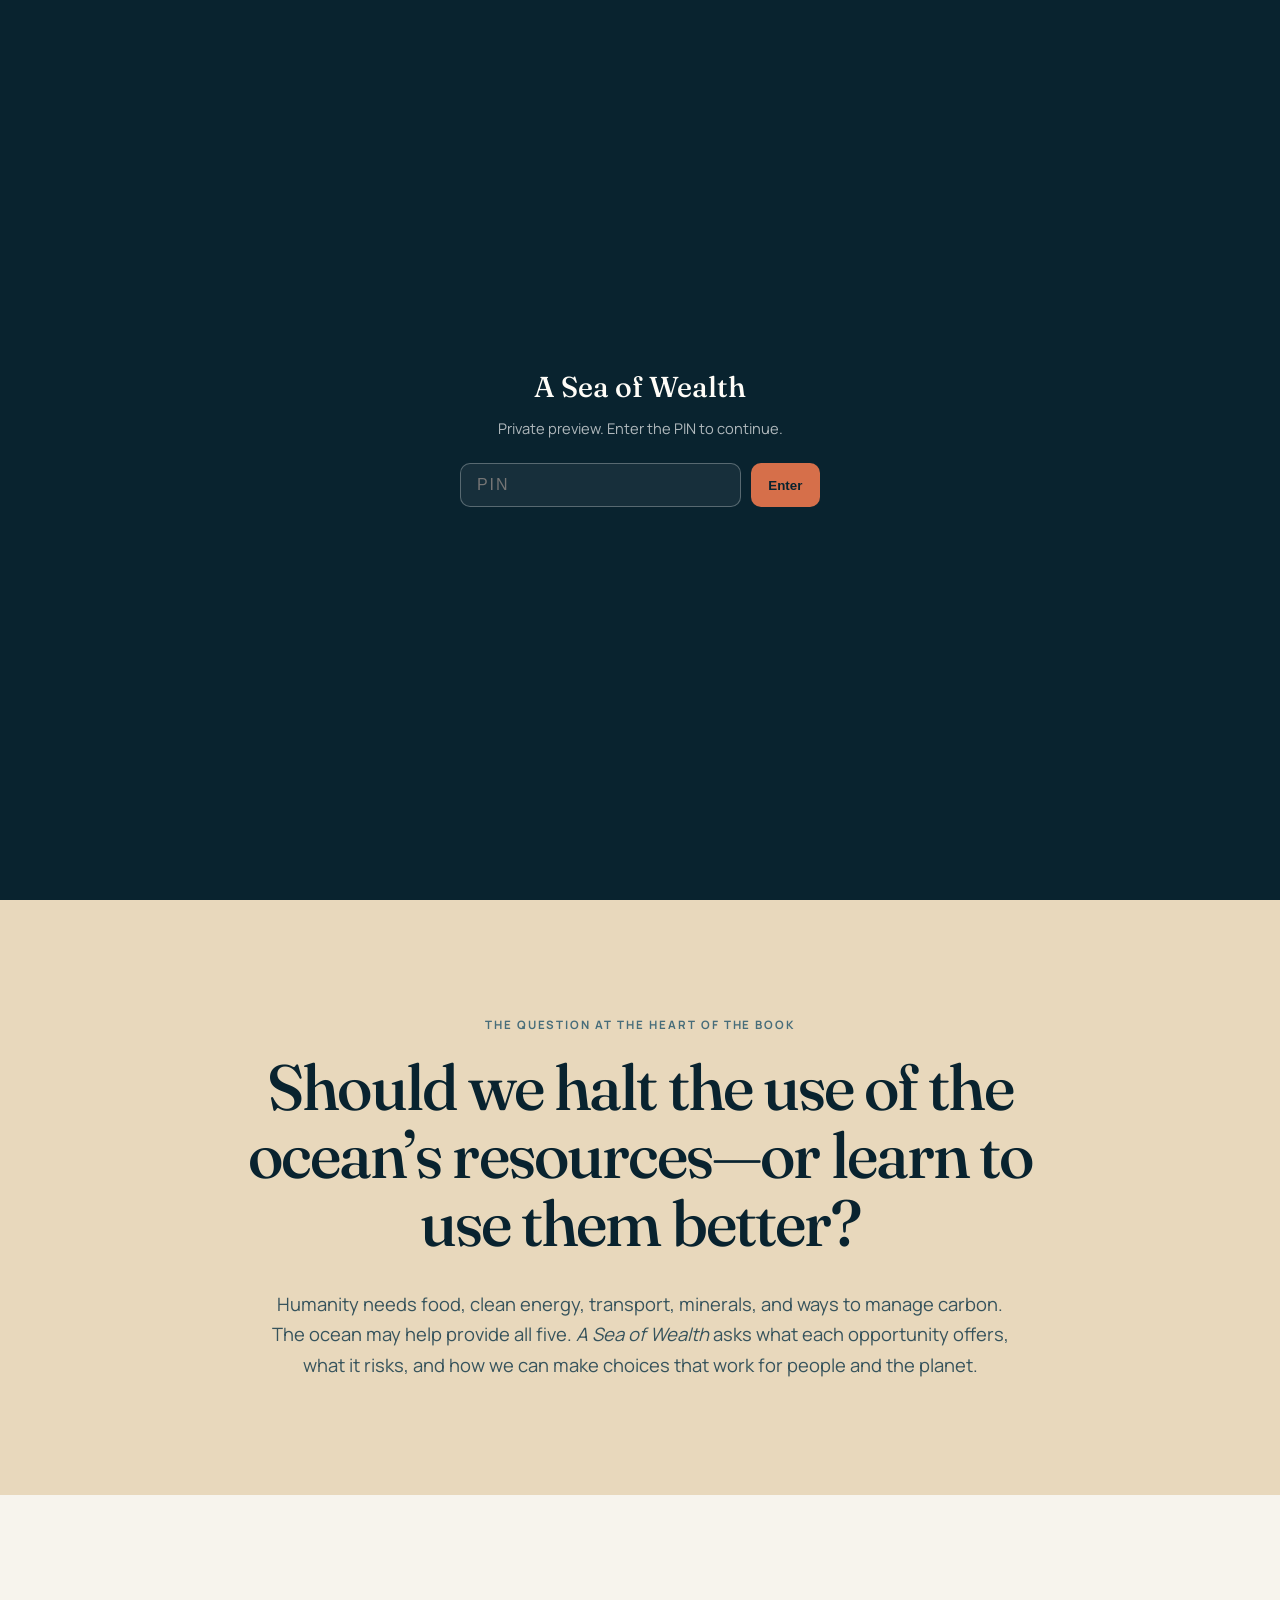
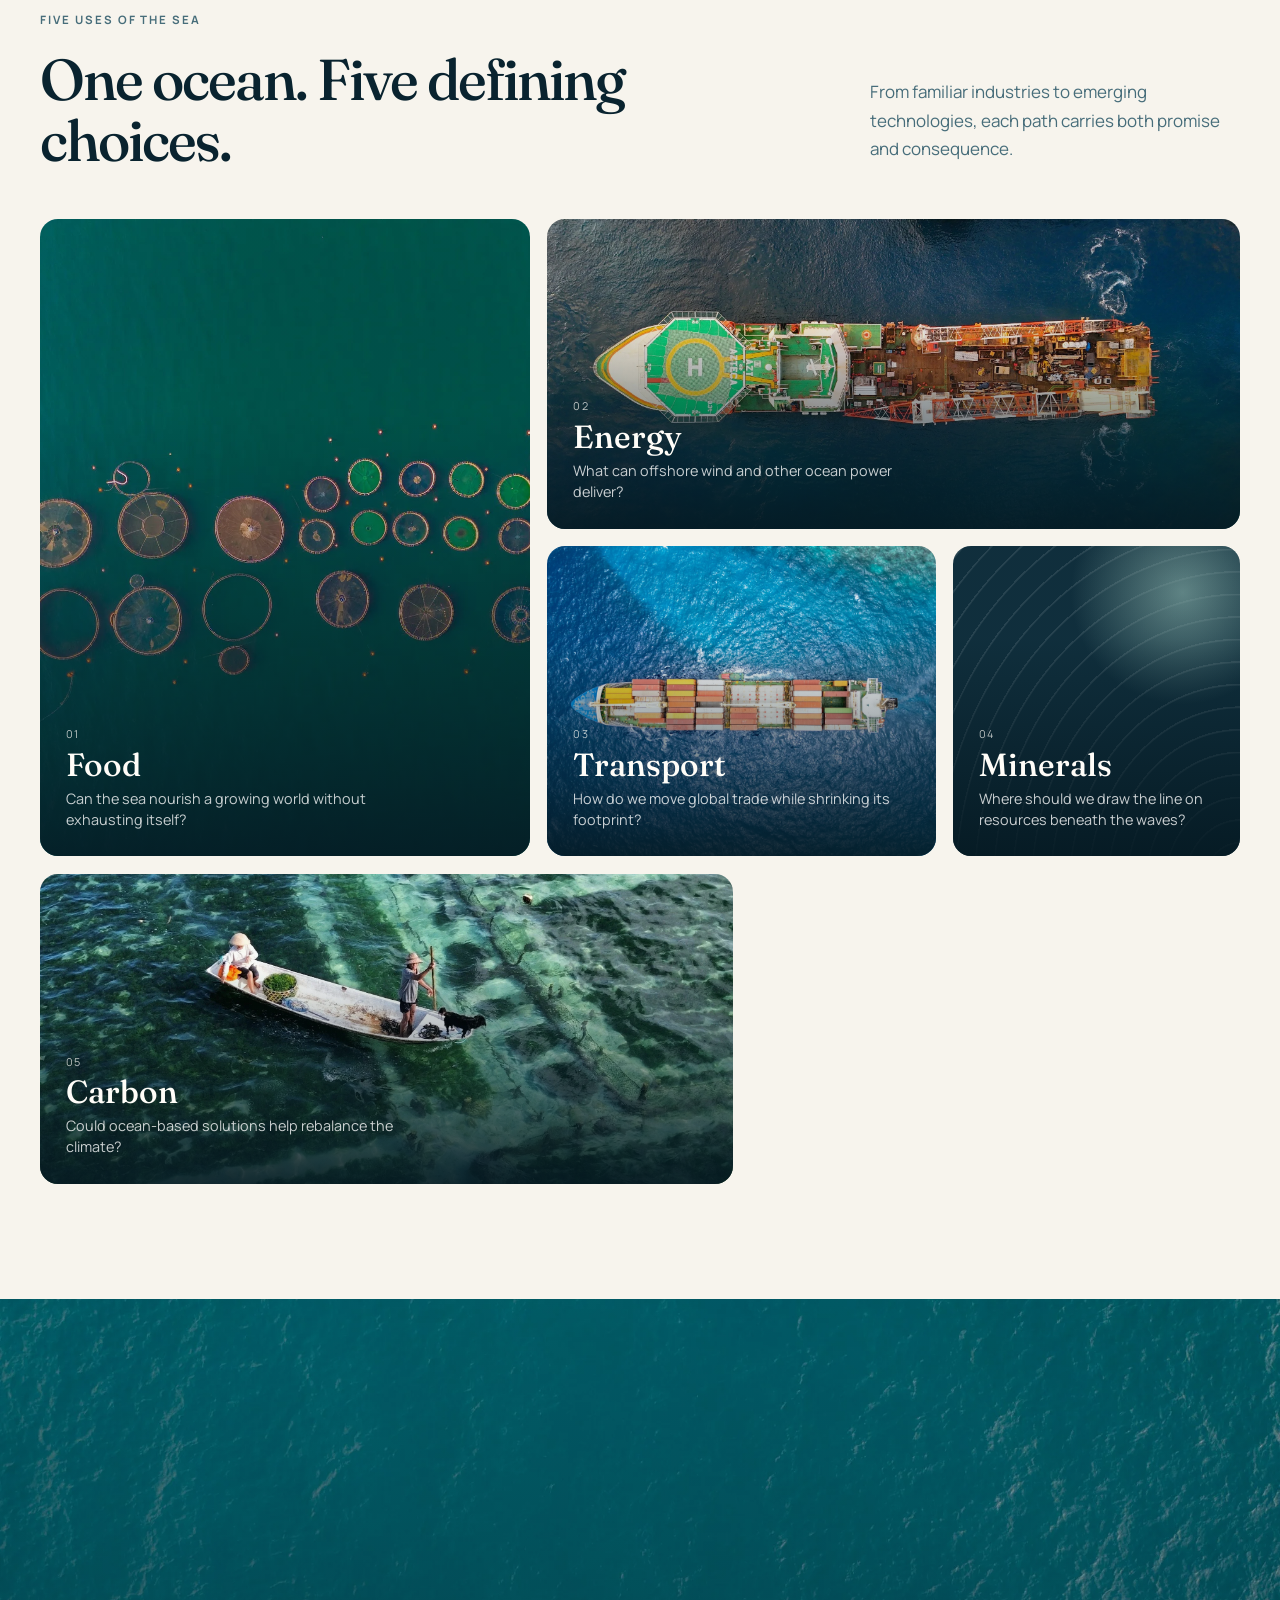
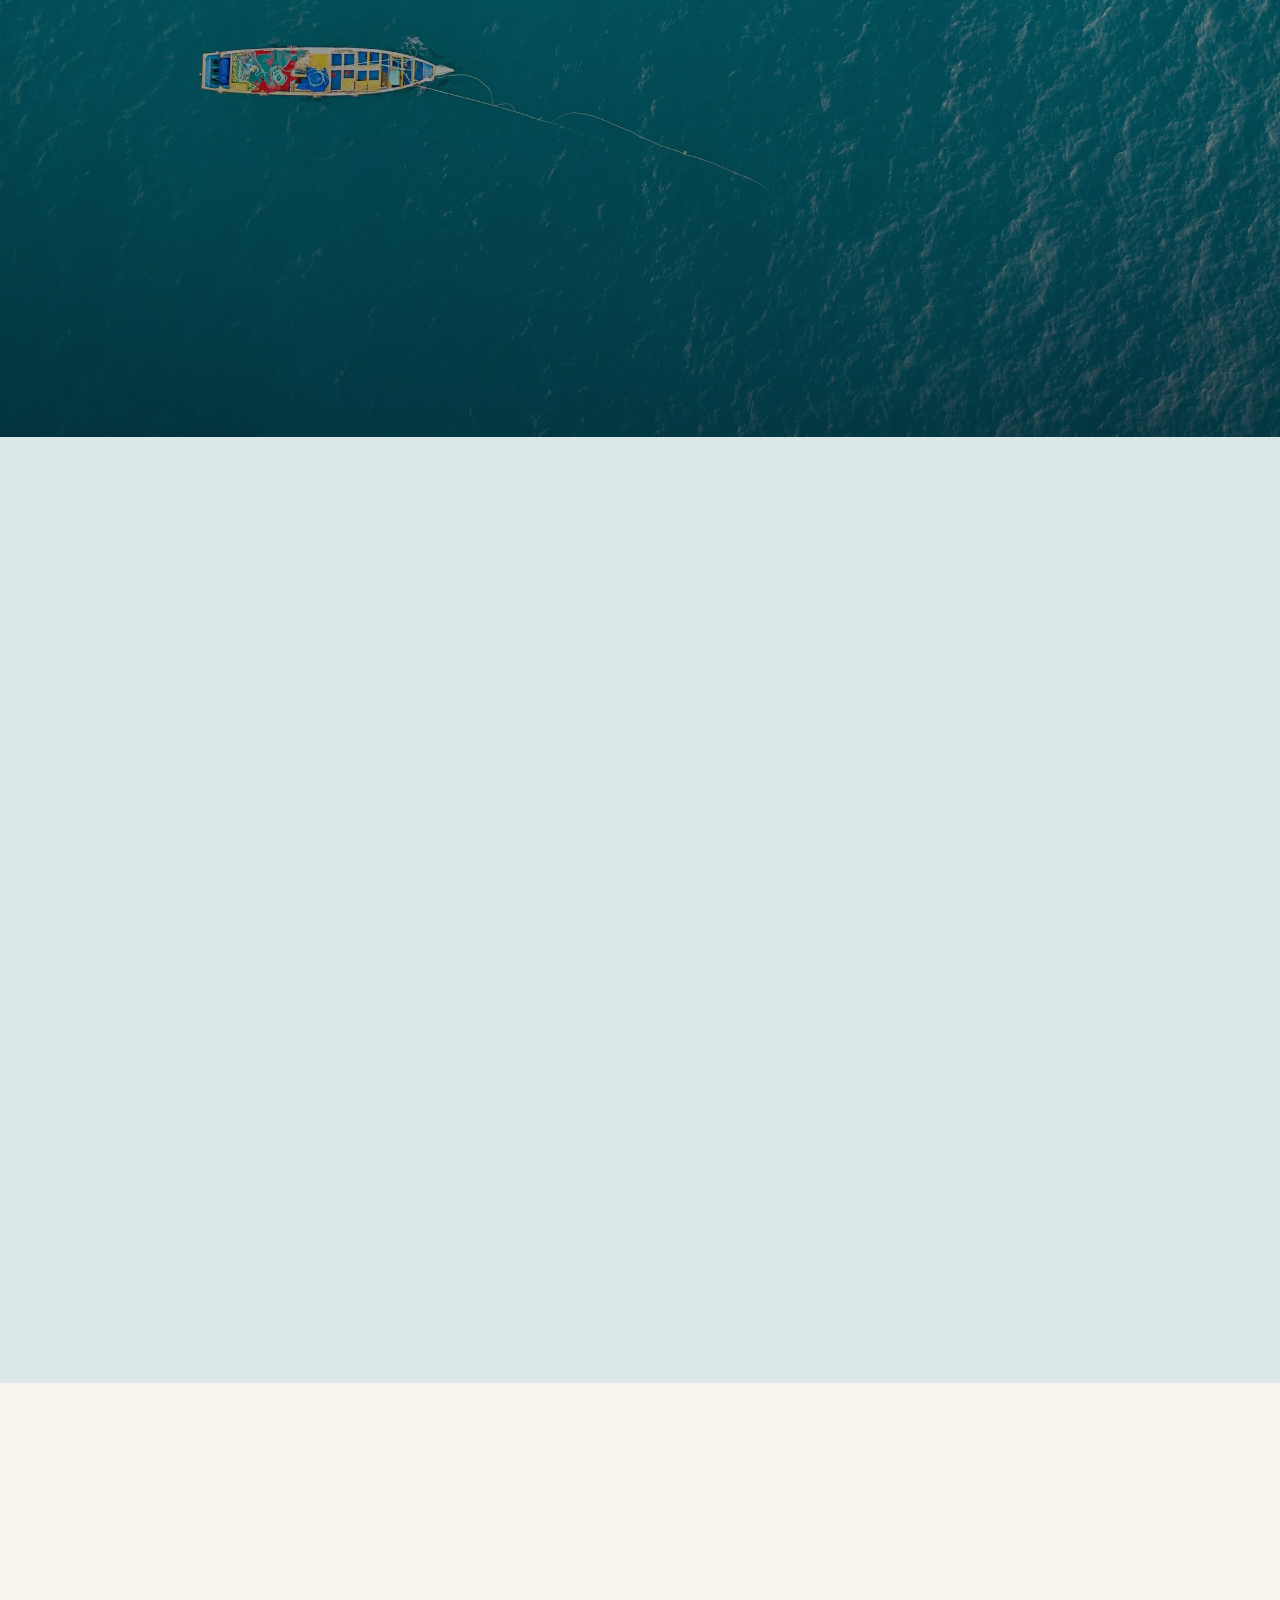
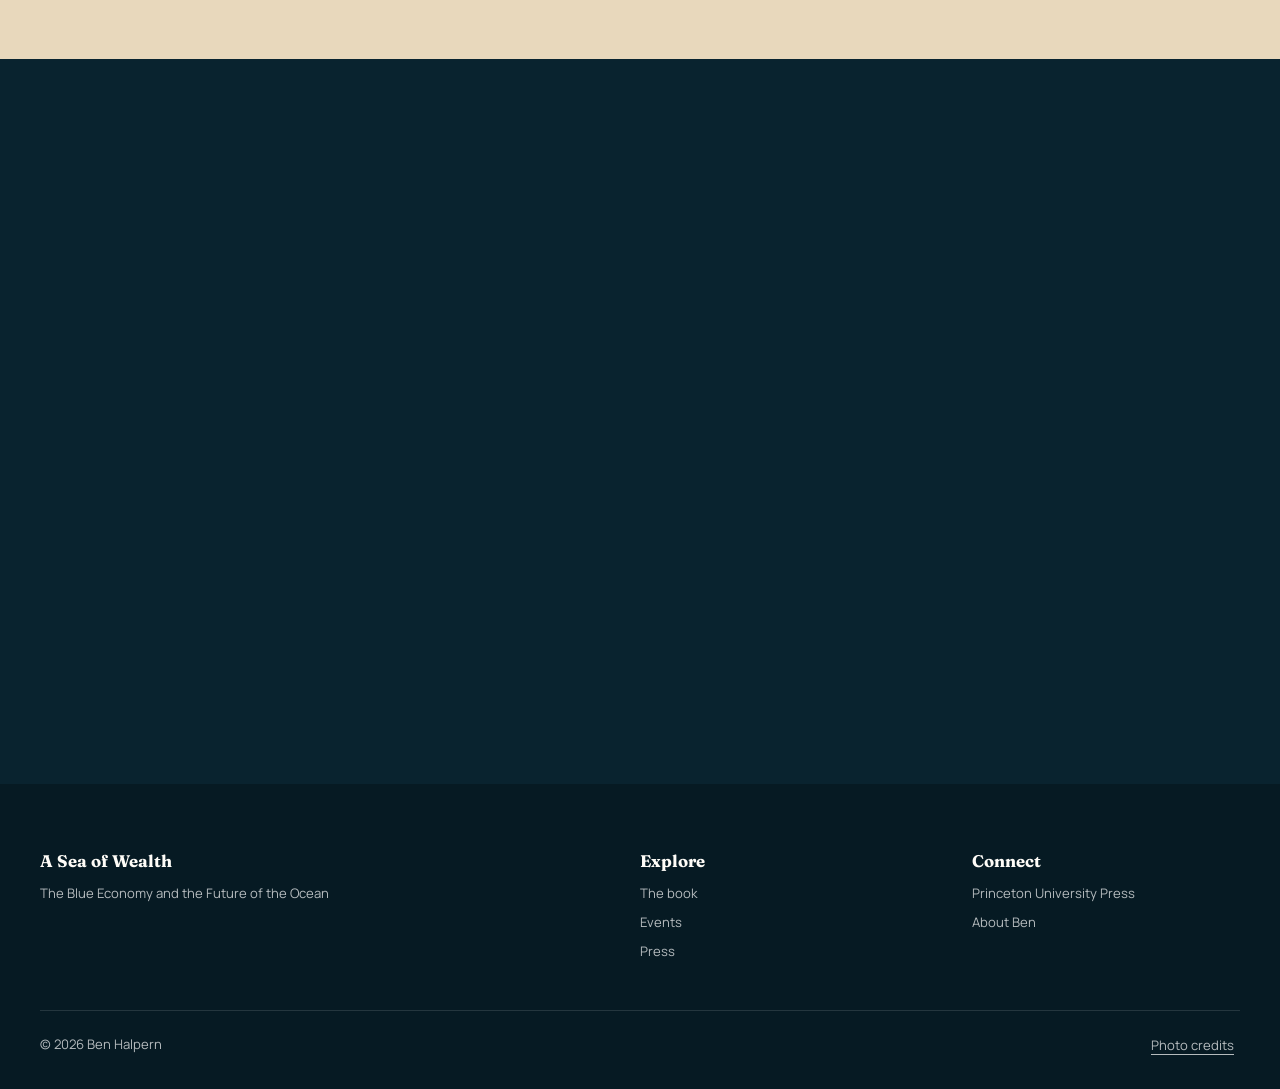
==== index.html @ 13e5de18 "Initial Sea of Wealth landing page prototype - Hero, five blue-economy theme cards, book details, au" ====
<!doctype html>
<html lang="en">
  <head>
    <meta charset="utf-8" />
    <meta name="viewport" content="width=device-width, initial-scale=1" />
    <meta name="description" content="A Sea of Wealth by Ben Halpern — a bold, hopeful exploration of the blue economy and the future of the ocean." />
    <meta name="theme-color" content="#102f3d" />
    <title>A Sea of Wealth — Ben Halpern</title>
    <link rel="preconnect" href="https://fonts.googleapis.com" />
    <link rel="preconnect" href="https://fonts.gstatic.com" crossorigin />
    <link href="https://fonts.googleapis.com/css2?family=Fraunces:opsz,wght@9..144,500;9..144,600&family=Manrope:wght@400;500;600;700&display=swap" rel="stylesheet" />
    <link rel="stylesheet" href="styles.css" />
    <script src="content.js" defer></script>
    <script src="script.js" defer></script>
    <script src="pin-gate.js" defer></script>
  </head>
  <body>
    <div class="pin-gate" id="pin-gate">
      <div class="pin-gate-card">
        <h1>A Sea of Wealth</h1>
        <p>Private preview. Enter the PIN to continue.</p>
        <form class="pin-gate-form" id="pin-gate-form" autocomplete="off">
          <input id="pin-gate-input" type="password" inputmode="numeric" pattern="[0-9]*" maxlength="8" placeholder="PIN" aria-label="PIN" />
          <button type="submit">Enter</button>
        </form>
        <div class="pin-gate-error" id="pin-gate-error" role="alert"></div>
      </div>
    </div>
    <a class="skip-link" href="#main">Skip to content</a>

    <header class="site-header" data-header>
      <a class="wordmark" href="#top" aria-label="A Sea of Wealth home">
        <span>A Sea of Wealth</span>
        <small>Ben Halpern</small>
      </a>
      <button class="nav-toggle" type="button" aria-expanded="false" aria-controls="site-nav" data-nav-toggle>
        <span></span><span></span><span></span><span class="sr-only">Menu</span>
      </button>
      <nav class="site-nav" id="site-nav" aria-label="Primary navigation" data-nav>
        <a href="#book">The book</a>
        <a href="#ideas">Five ideas</a>
        <a href="#events">Events</a>
        <a href="#press">Press</a>
        <a href="#author">About Ben</a>
        <a class="nav-cta" href="#preorder">Preorder</a>
      </nav>
    </header>

    <main id="main">
      <section class="hero" id="top" aria-labelledby="hero-title">
        <div class="hero-photo" role="img" aria-label="Top-down aerial view of fishing nets on the open ocean"></div>
        <div class="hero-wash"></div>
        <div class="hero-inner shell">
          <div class="cover-wrap reveal">
            <img class="book-cover" src="assets/book-cover.webp" width="987" height="1500" alt="Book cover for A Sea of Wealth by Ben Halpern" />
            <span class="release-tag">Available March 16, 2027</span>
          </div>
          <div class="hero-copy reveal">
            <p class="eyebrow">A new book by Ben Halpern</p>
            <h1 id="hero-title">The ocean can sustain us.<br /><em>Can we use it wisely?</em></h1>
            <p class="hero-deck">A bold, hopeful journey through the blue economy—and a practical case for meeting human needs without sacrificing the health of the sea.</p>
            <div class="hero-actions">
              <a class="button button-primary" href="#preorder">Preorder the book</a>
              <a class="text-link" href="#book">Explore the story <span aria-hidden="true">↓</span></a>
            </div>
          </div>
        </div>
        <a class="scroll-cue" href="#question" aria-label="Scroll to learn more"><span></span>Explore</a>
      </section>

      <section class="question section" id="question">
        <div class="narrow reveal">
          <p class="eyebrow dark">The question at the heart of the book</p>
          <h2>Should we halt the use of the ocean’s resources—or learn to use them better?</h2>
          <p>Humanity needs food, clean energy, transport, minerals, and ways to manage carbon. The ocean may help provide all five. <em>A Sea of Wealth</em> asks what each opportunity offers, what it risks, and how we can make choices that work for people and the planet.</p>
        </div>
      </section>

      <section class="ideas section" id="ideas" aria-labelledby="ideas-title">
        <div class="shell">
          <div class="section-heading reveal">
            <div>
              <p class="eyebrow dark">Five uses of the sea</p>
              <h2 id="ideas-title">One ocean. Five defining choices.</h2>
            </div>
            <p>From familiar industries to emerging technologies, each path carries both promise and consequence.</p>
          </div>
          <div class="idea-grid">
            <article class="idea-card image-card food reveal">
              <div><span>01</span><h3>Food</h3><p>Can the sea nourish a growing world without exhausting itself?</p></div>
            </article>
            <article class="idea-card image-card energy reveal">
              <div><span>02</span><h3>Energy</h3><p>What can offshore wind and other ocean power deliver?</p></div>
            </article>
            <article class="idea-card image-card transport reveal">
              <div><span>03</span><h3>Transport</h3><p>How do we move global trade while shrinking its footprint?</p></div>
            </article>
            <article class="idea-card color-card minerals reveal">
              <div><span>04</span><h3>Minerals</h3><p>Where should we draw the line on resources beneath the waves?</p></div>
            </article>
            <article class="idea-card image-card carbon reveal">
              <div><span>05</span><h3>Carbon</h3><p>Could ocean-based solutions help rebalance the climate?</p></div>
            </article>
          </div>
        </div>
      </section>

      <section class="immersive" aria-label="Top-down aerial view of a small fishing boat on open water">
        <div class="immersive-shade"></div>
        <div class="immersive-copy reveal">
          <p>“The answer is not to leave the ocean untouched. It is to understand what wise use truly requires.”</p>
          <span>— The central challenge of <em>A Sea of Wealth</em></span>
        </div>
      </section>

      <section class="book section" id="book" aria-labelledby="book-title">
        <div class="shell book-layout">
          <div class="book-image reveal">
            <img src="assets/book-cover.webp" width="987" height="1500" alt="A Sea of Wealth book cover" loading="lazy" />
          </div>
          <div class="book-copy reveal">
            <p class="eyebrow dark">About the book</p>
            <h2 id="book-title">A hopeful argument for a thriving blue economy.</h2>
            <p class="lead">As governments and companies rush toward the blue expanse covering two-thirds of our planet, Ben Halpern asks not simply whether we should use the ocean—but how.</p>
            <p>Blending cutting-edge science with personal stories from a life spent in and around the sea, Halpern travels the globe to investigate food, energy, transport, minerals, and carbon. He weighs their potential against their environmental risks and compares them with the choices we already make on land.</p>
            <p>The result is a clear-eyed, surprising case for approaching the ocean not as an untouched wilderness or an unlimited storehouse, but as a living system whose future depends on wiser decisions now.</p>
            <dl class="book-facts">
              <div><dt>Published by</dt><dd>Princeton University Press</dd></div>
              <div><dt>Release</dt><dd>March 16, 2027</dd></div>
              <div><dt>Length</dt><dd>272 pages</dd></div>
              <div><dt>ISBN</dt><dd>978-0-691-27565-9</dd></div>
            </dl>
          </div>
        </div>
      </section>

      <section class="updates section" id="events" aria-labelledby="events-title">
        <div class="shell">
          <div class="section-heading reveal">
            <div><p class="eyebrow dark">Book tour</p><h2 id="events-title">Come join the conversation.</h2></div>
            <p>Talks, readings, and discussions will be posted here as they are announced.</p>
          </div>
          <div class="update-list" data-events></div>
        </div>
      </section>

      <section class="press section" id="press" aria-labelledby="press-title">
        <div class="shell">
          <div class="section-heading reveal">
            <div><p class="eyebrow light">Press &amp; reviews</p><h2 id="press-title">The conversation is just beginning.</h2></div>
            <p>Reviews, interviews, excerpts, and media coverage will collect here.</p>
          </div>
          <div class="press-grid" data-press></div>
        </div>
      </section>

      <section class="author section" id="author" aria-labelledby="author-title">
        <div class="shell author-layout">
          <div class="author-mark reveal"><img src="assets/ben-halpern.webp" width="1024" height="683" alt="Portrait of Ben Halpern" loading="lazy" /></div>
          <div class="author-copy reveal">
            <p class="eyebrow dark">About the author</p>
            <h2 id="author-title">Ben Halpern</h2>
            <p class="lead">Marine biologist, conservation scientist, and one of the world’s leading thinkers on the relationship between people and the ocean.</p>
            <p>Ben Halpern is professor of marine biology and conservation science at the University of California, Santa Barbara, and executive director of the National Center for Ecological Analysis and Synthesis. His research has appeared in <em>Nature</em>, <em>Science</em>, and <em>Scientific American</em>, and his work is regularly featured by NPR, the BBC, and other major media outlets.</p>
            <div class="author-links"><a href="https://www.nceas.ucsb.edu/about-us/our-people" target="_blank" rel="noreferrer">NCEAS <span aria-hidden="true">↗</span></a><a href="https://bren.ucsb.edu/people/ben-halpern" target="_blank" rel="noreferrer">Bren School <span aria-hidden="true">↗</span></a><a href="https://scholar.google.com/citations?user=6XVuz14AAAAJ&hl=en" target="_blank" rel="noreferrer">Google Scholar <span aria-hidden="true">↗</span></a><a href="https://www.linkedin.com/in/benjamin-halpern-56995b138" target="_blank" rel="noreferrer">LinkedIn <span aria-hidden="true">↗</span></a></div>
          </div>
        </div>
      </section>

      <section class="preorder section" id="preorder" aria-labelledby="preorder-title">
        <div class="shell preorder-layout">
          <div class="preorder-cover reveal"><img src="assets/book-cover.webp" width="987" height="1500" alt="A Sea of Wealth book cover" loading="lazy" /></div>
          <div class="preorder-copy reveal">
            <p class="eyebrow light">Available March 16, 2027</p>
            <h2 id="preorder-title">Start seeing the ocean differently.</h2>
            <p>Preorder <em>A Sea of Wealth</em> from your preferred bookseller.</p>
            <div class="retailer-links" data-retailers></div>
            <small>Retailer prices and availability may vary.</small>
          </div>
        </div>
      </section>
    </main>

    <footer class="site-footer">
      <div class="shell footer-grid">
        <div><strong>A Sea of Wealth</strong><p>The Blue Economy and the Future of the Ocean</p></div>
        <div><strong>Explore</strong><a href="#book">The book</a><a href="#events">Events</a><a href="#press">Press</a></div>
        <div><strong>Connect</strong><a href="https://press.princeton.edu/books/hardcover/9780691275659/a-sea-of-wealth" target="_blank" rel="noreferrer">Princeton University Press</a><a href="#author">About Ben</a></div>
      </div>
      <div class="shell footer-bottom">
        <span>© <span data-year></span> Ben Halpern</span>
        <button type="button" class="credit-toggle" aria-expanded="false" aria-controls="photo-credits" data-credit-toggle>Photo credits</button>
      </div>
      <div class="photo-credits shell" id="photo-credits" hidden data-credits>
        <p>All photography is top-down aerial, sourced from Unsplash (free license): fishing-net pattern, circular fish farms, container ship, offshore construction vessel, and a seaweed farm. Full source links and photographer credits are in the included image guide.</p>
      </div>
    </footer>
  </body>
</html>
---- styles.css ----
:root {
  --navy: #102f3d;
  --deep: #09232f;
  --slate: #476d7a;
  --mist: #dce8e8;
  --glass: #83aaa5;
  --sand: #e8d8bc;
  --coral: #d66f4a;
  --paper: #f7f4ed;
  --ink: #15333d;
  --white: #fffdf8;
  --display: "Fraunces", Georgia, serif;
  --sans: "Manrope", system-ui, -apple-system, BlinkMacSystemFont, "Segoe UI", sans-serif;
  --shadow: 0 30px 80px rgba(5, 24, 32, 0.24);
  --shell: min(1240px, calc(100vw - 80px));
}

* { box-sizing: border-box; }
html { scroll-behavior: smooth; }
html { overflow-x: hidden; }
body {
  margin: 0;
  overflow-x: hidden;
  color: var(--ink);
  background: var(--paper);
  font-family: var(--sans);
  font-size: 17px;
  line-height: 1.65;
  -webkit-font-smoothing: antialiased;
}
body.nav-open { overflow: hidden; }
img { display: block; max-width: 100%; height: auto; }
a { color: inherit; }
button, a { -webkit-tap-highlight-color: transparent; }

.sr-only {
  position: absolute;
  width: 1px;
  height: 1px;
  padding: 0;
  margin: -1px;
  overflow: hidden;
  clip: rect(0, 0, 0, 0);
  white-space: nowrap;
  border: 0;
}
.skip-link {
  position: fixed;
  left: 1rem;
  top: -5rem;
  z-index: 999;
  background: var(--white);
  color: var(--deep);
  padding: 0.75rem 1rem;
  border-radius: 6px;
}
.skip-link:focus { top: 1rem; }
.shell { width: var(--shell); margin-inline: auto; }
.narrow { width: min(880px, calc(100vw - 48px)); margin-inline: auto; }
.section { padding: clamp(5rem, 9vw, 9rem) 0; }

.site-header {
  position: fixed;
  inset: 0 0 auto;
  z-index: 100;
  display: flex;
  align-items: center;
  justify-content: space-between;
  padding: 1.25rem max(3rem, calc((100vw - 1240px) / 2));
  color: var(--white);
  transition: background 220ms ease, padding 220ms ease, box-shadow 220ms ease;
}
.site-header.scrolled {
  padding-top: 0.75rem;
  padding-bottom: 0.75rem;
  background: rgba(9, 35, 47, 0.94);
  box-shadow: 0 1px 0 rgba(255,255,255,0.1);
  backdrop-filter: blur(14px);
}
.wordmark { display: flex; flex-direction: column; line-height: 1.1; text-decoration: none; }
.wordmark span { font-family: var(--display); font-size: 1.3rem; }
.wordmark small { margin-top: 0.2rem; font-size: 0.64rem; letter-spacing: 0.18em; text-transform: uppercase; opacity: 0.7; }
.site-nav { display: flex; align-items: center; gap: 1.8rem; }
.site-nav a { text-decoration: none; font-size: 0.78rem; font-weight: 600; letter-spacing: 0.02em; }
.site-nav a:not(.nav-cta) { opacity: 0.86; }
.site-nav a:hover, .site-nav a:focus-visible { opacity: 1; }
.nav-cta { padding: 0.65rem 1rem; color: var(--deep); background: var(--sand); border-radius: 999px; }
.nav-toggle { display: none; border: 0; background: transparent; padding: 0.5rem; }
.nav-toggle span:not(.sr-only) { display: block; width: 24px; height: 2px; margin: 5px; background: currentColor; }

.hero {
  position: relative;
  min-height: 100svh;
  overflow: hidden;
  color: var(--white);
  background: var(--deep);
}
.hero-photo, .hero-wash { position: absolute; inset: 0; }
.hero-photo {
  background-image: url("assets/hero-waves.webp");
  background-size: cover;
  background-position: center;
  transform: scale(1.01);
}
.hero-wash {
  background:
    linear-gradient(90deg, rgba(5,26,35,0.92) 0%, rgba(5,26,35,0.72) 43%, rgba(5,26,35,0.35) 72%, rgba(5,26,35,0.52) 100%),
    linear-gradient(0deg, rgba(5,26,35,0.72) 0%, transparent 40%);
}
.hero-inner {
  position: relative;
  z-index: 1;
  min-height: 100svh;
  display: grid;
  grid-template-columns: minmax(250px, 0.72fr) 1.45fr;
  align-items: center;
  gap: clamp(3rem, 7vw, 7rem);
  padding: 9rem 0 6rem;
}
.cover-wrap { position: relative; justify-self: end; width: min(100%, 360px); min-width: 0; }
.book-cover { width: 100%; height: auto; box-shadow: var(--shadow); }
.release-tag {
  position: absolute;
  left: -1.2rem;
  bottom: 2rem;
  padding: 0.72rem 1rem;
  color: var(--deep);
  background: var(--sand);
  font-size: 0.72rem;
  font-weight: 700;
  letter-spacing: 0.04em;
  text-transform: uppercase;
  transform: rotate(-2deg);
}
.hero-copy { max-width: 760px; min-width: 0; }
.eyebrow {
  margin: 0 0 1.2rem;
  color: var(--sand);
  font-size: 0.72rem;
  font-weight: 700;
  letter-spacing: 0.17em;
  text-transform: uppercase;
}
.eyebrow.dark { color: var(--slate); }
.eyebrow.light { color: var(--sand); }
.hero h1, h2, h3 { font-family: var(--display); font-weight: 500; line-height: 1.06; }
.hero h1 { margin: 0; font-size: clamp(3.5rem, 6.3vw, 6.8rem); letter-spacing: -0.035em; }
.hero h1 em { color: var(--sand); font-weight: 500; }
.hero-deck { max-width: 660px; margin: 1.7rem 0 0; font-size: clamp(1.05rem, 1.6vw, 1.35rem); line-height: 1.6; color: rgba(255,255,255,0.86); }
.hero-actions { display: flex; align-items: center; gap: 1.7rem; margin-top: 2.2rem; }
.button { display: inline-flex; align-items: center; justify-content: center; min-height: 50px; padding: 0.8rem 1.35rem; border-radius: 999px; text-decoration: none; font-size: 0.85rem; font-weight: 700; }
.button-primary { color: var(--deep); background: var(--coral); box-shadow: 0 12px 30px rgba(0,0,0,0.18); }
.button-primary:hover { background: #e17b56; transform: translateY(-1px); }
.text-link { display: inline-flex; gap: 0.5rem; align-items: center; text-underline-offset: 0.32rem; font-weight: 600; font-size: 0.88rem; }
.text-link span { transition: transform 180ms ease; }
.text-link:hover span { transform: translate(2px, -2px); }
.scroll-cue { position: absolute; z-index: 2; left: 50%; bottom: 1.3rem; display: flex; flex-direction: column; align-items: center; gap: 0.35rem; color: rgba(255,255,255,0.7); text-decoration: none; font-size: 0.63rem; letter-spacing: 0.14em; text-transform: uppercase; transform: translateX(-50%); }
.scroll-cue span { width: 1px; height: 24px; background: currentColor; }

.question { background: var(--sand); }
.question .narrow { text-align: center; }
.question h2 { margin: 0 auto 2rem; font-size: clamp(2.8rem, 5vw, 5.3rem); letter-spacing: -0.03em; color: var(--deep); }
.question .narrow > p:last-child { max-width: 750px; margin: auto; color: #36535c; font-size: 1.15rem; }

.ideas { background: var(--paper); }
.section-heading { display: flex; justify-content: space-between; align-items: end; gap: 4rem; margin-bottom: 3rem; }
.section-heading h2 { margin: 0; max-width: 720px; font-size: clamp(2.7rem, 4.5vw, 5rem); letter-spacing: -0.035em; color: var(--deep); }
.section-heading > p { max-width: 370px; margin: 0 0 0.5rem; color: var(--slate); }
.idea-grid { display: grid; grid-template-columns: repeat(12, 1fr); grid-auto-rows: 310px; gap: 1.1rem; }
.idea-card { position: relative; display: flex; align-items: end; overflow: hidden; min-height: 280px; border-radius: 18px; isolation: isolate; }
.idea-card::before { content: ""; position: absolute; inset: 0; z-index: -2; background-position: center; background-size: cover; transition: transform 700ms ease; }
.idea-card::after { content: ""; position: absolute; inset: 0; z-index: -1; background: linear-gradient(0deg, rgba(5,25,34,0.9), rgba(5,25,34,0.02) 70%); }
.idea-card:hover::before { transform: scale(1.035); }
.idea-card > div { width: 100%; padding: 1.6rem; color: var(--white); }
.idea-card span { display: block; margin-bottom: 0.3rem; font-size: 0.68rem; letter-spacing: 0.15em; opacity: 0.72; }
.idea-card h3 { margin: 0; font-size: 2rem; }
.idea-card p { max-width: 330px; margin: 0.45rem 0 0; font-size: 0.9rem; line-height: 1.45; color: rgba(255,255,255,0.78); }
.food { grid-column: span 5; grid-row: span 2; }
.energy { grid-column: span 7; }
.transport { grid-column: span 4; }
.minerals { grid-column: span 3; }
.carbon { grid-column: span 7; }
.food::before { background-image: url("assets/aquaculture.webp"); }
.energy::before { background-image: url("assets/offshore-energy.webp"); }
.transport::before { background-image: url("assets/cargo-ship.webp"); }
.carbon::before { background-image: url("assets/microalgae.webp"); }
.minerals { background: var(--navy); }
.minerals::before { background: radial-gradient(circle at 80% 15%, rgba(131,170,165,0.7), transparent 32%), repeating-radial-gradient(ellipse at 100% 110%, transparent 0 17px, rgba(255,255,255,0.1) 18px 19px); }

.immersive { position: relative; display: grid; place-items: center; min-height: 82svh; padding: 6rem 2rem; color: var(--white); background: url("assets/fishing-boat.webp") center / cover no-repeat; }
.immersive-shade { position: absolute; inset: 0; background: linear-gradient(180deg, rgba(5,27,37,0.18), rgba(5,27,37,0.63)); }
.immersive-copy { position: relative; max-width: 920px; text-align: center; }
.immersive-copy p { margin: 0; font-family: var(--display); font-size: clamp(2.9rem, 5.5vw, 6rem); line-height: 1.04; letter-spacing: -0.03em; }
.immersive-copy span { display: block; margin-top: 1.8rem; font-size: 0.8rem; letter-spacing: 0.08em; }

.book { background: var(--mist); }
.book-layout { display: grid; grid-template-columns: minmax(260px, 0.72fr) 1.35fr; gap: clamp(4rem, 9vw, 9rem); align-items: center; }
.book-image { position: relative; max-width: 420px; justify-self: end; }
.book-image::before { content: ""; position: absolute; inset: -1.4rem 1.4rem 1.4rem -1.4rem; z-index: -1; border: 1px solid rgba(16,47,61,0.32); }
.book-image img { display: block; width: 100%; height: auto; box-shadow: var(--shadow); }
.book-copy h2 { margin: 0 0 1.8rem; font-size: clamp(3rem, 5vw, 5.3rem); letter-spacing: -0.035em; color: var(--deep); }
.book-copy { min-width: 0; }
.book-copy p { max-width: 720px; color: #36545e; }
.book-copy .lead { font-size: 1.2rem; color: var(--ink); }
.book-facts { display: grid; grid-template-columns: repeat(2, 1fr); gap: 1rem 2rem; margin: 2.4rem 0 0; padding-top: 2rem; border-top: 1px solid rgba(16,47,61,0.18); }
.book-facts div { display: grid; gap: 0.15rem; }
.book-facts dt { color: var(--slate); font-size: 0.7rem; text-transform: uppercase; letter-spacing: 0.1em; }
.book-facts dd { margin: 0; font-weight: 600; }

.updates { background: var(--paper); }
.update-list { border-top: 1px solid rgba(16,47,61,0.2); }
.empty-state { display: flex; justify-content: space-between; align-items: center; gap: 2rem; padding: 2.3rem 0; border-bottom: 1px solid rgba(16,47,61,0.2); }
.empty-state span { font-family: var(--display); font-size: 2rem; }
.empty-state p { max-width: 500px; margin: 0; color: var(--slate); }
.event-row { display: grid; grid-template-columns: 180px 1fr auto; gap: 2rem; align-items: center; padding: 1.5rem 0; border-bottom: 1px solid rgba(16,47,61,0.2); text-decoration: none; }
.event-row time { color: var(--slate); }
.event-row span { display: grid; }
.event-row small { color: var(--slate); }

.press { color: var(--white); background: var(--navy); }
.press .section-heading h2 { color: var(--white); }
.press .section-heading > p { color: rgba(255,255,255,0.62); }
.press-grid { display: grid; grid-template-columns: repeat(3, 1fr); gap: 1rem; }
.press-placeholder, .press-card { min-height: 260px; padding: 1.6rem; border: 1px solid rgba(255,255,255,0.18); border-radius: 14px; }
.press-placeholder { display: flex; flex-direction: column; justify-content: end; background: rgba(255,255,255,0.035); }
.press-placeholder span, .press-card > span { color: var(--sand); font-size: 0.7rem; letter-spacing: 0.12em; text-transform: uppercase; }
.press-placeholder p { margin: 0.8rem 0 0; color: rgba(255,255,255,0.64); }
.press-card { display: flex; flex-direction: column; text-decoration: none; }
.press-card h3 { font-size: 1.8rem; }
.press-card b { margin-top: auto; }

.author { background: var(--sand); }
.author-layout { display: grid; grid-template-columns: 0.8fr 1.2fr; gap: clamp(4rem, 9vw, 10rem); align-items: center; }
.author-mark { position: relative; display: grid; place-items: center; aspect-ratio: 1; border-radius: 50%; overflow: hidden; background: var(--navy); box-shadow: inset 0 0 0 10px rgba(255,255,255,0.08); }
.author-mark img { width: 100%; height: 100%; object-fit: cover; }
.author-mark span { font-family: var(--display); font-size: clamp(5rem, 12vw, 11rem); letter-spacing: -0.08em; transform: translateX(-0.05em); }
.author-copy h2 { margin: 0 0 1.5rem; font-size: clamp(3.5rem, 6vw, 6rem); color: var(--deep); }
.author-copy .lead { font-size: 1.2rem; color: var(--ink); }
.author-copy { min-width: 0; }
.author-copy p { color: #3e5961; }
.dark-link { color: var(--deep); }

.preorder { overflow: hidden; color: var(--white); background: var(--deep); }
.preorder-layout { display: grid; grid-template-columns: minmax(230px, 0.6fr) 1.4fr; align-items: center; gap: clamp(4rem, 9vw, 9rem); }
.preorder-cover { position: relative; max-width: 340px; justify-self: end; transform: rotate(-3deg); }
.preorder-cover::before { content: ""; position: absolute; inset: 4% -10% -4% 10%; z-index: -1; background: var(--glass); transform: rotate(6deg); }
.preorder-cover img { display: block; width: 100%; height: auto; box-shadow: var(--shadow); }
.preorder-copy h2 { margin: 0 0 1.4rem; max-width: 780px; font-size: clamp(3.4rem, 6vw, 6.5rem); letter-spacing: -0.04em; }
.preorder-copy { min-width: 0; }
.preorder-copy > p { color: rgba(255,255,255,0.7); }
.retailer-links { display: flex; flex-wrap: wrap; gap: 0.8rem; margin: 2rem 0 1.5rem; }
.retailer-button { display: flex; align-items: center; gap: 0.7rem; padding: 0.8rem 1.1rem; border: 1px solid rgba(255,255,255,0.28); border-radius: 999px; text-decoration: none; font-size: 0.82rem; font-weight: 700; }
.retailer-button.featured { color: var(--deep); background: var(--coral); border-color: var(--coral); }
.retailer-button:hover { border-color: rgba(255,255,255,0.7); }
.preorder-copy small { color: rgba(255,255,255,0.45); }

.site-footer { padding: 4rem 0 2rem; color: rgba(255,255,255,0.7); background: #061a23; font-size: 0.82rem; }
.footer-grid { display: grid; grid-template-columns: 2fr 1fr 1fr; gap: 4rem; padding-bottom: 3rem; }
.footer-grid > div { display: flex; flex-direction: column; align-items: start; gap: 0.45rem; }
.footer-grid strong { color: var(--white); font-family: var(--display); font-size: 1.05rem; }
.footer-grid p { margin: 0; }
.footer-grid a { text-decoration: none; }
.footer-grid a:hover { color: var(--white); }
.footer-bottom { display: flex; justify-content: space-between; padding-top: 1.4rem; border-top: 1px solid rgba(255,255,255,0.12); }
.credit-toggle { color: inherit; border: 0; background: transparent; font: inherit; text-decoration: underline; text-underline-offset: 0.25rem; cursor: pointer; }
.photo-credits { padding-top: 1.2rem; color: rgba(255,255,255,0.55); }
.photo-credits p { max-width: 900px; }

.reveal { opacity: 0; transform: translateY(12px); transition: opacity 700ms ease, transform 700ms ease; }
.reveal.visible { opacity: 1; transform: none; }
:focus-visible { outline: 3px solid var(--coral); outline-offset: 4px; }

@media (max-width: 1050px) {
  :root { --shell: min(100% - 48px, 920px); }
  .site-header { padding-inline: 24px; }
  .site-nav { gap: 1rem; }
  .site-nav a:not(.nav-cta) { display: none; }
  .hero-inner { grid-template-columns: 260px 1fr; gap: 3rem; }
  .hero h1 { font-size: clamp(3.2rem, 7vw, 5.5rem); }
  .idea-grid { grid-auto-rows: 260px; }
  .food { grid-column: span 6; }
  .energy { grid-column: span 6; }
  .transport, .minerals { grid-column: span 6; }
  .carbon { grid-column: span 12; }
}

@media (max-width: 760px) {
  :root { --shell: calc(100vw - 36px); }
  body { font-size: 16px; }
  .section { padding: 5.5rem 0; }
  .site-header { padding: 0.85rem 18px; }
  .site-header.scrolled { padding: 0.7rem 18px; }
  .wordmark span { font-size: 1.05rem; }
  .nav-toggle {
    display: grid;
    place-items: center;
    width: 44px;
    height: 44px;
    padding: 7px;
    color: var(--white);
    background: rgba(5, 28, 38, 0.58);
    border-radius: 50%;
    backdrop-filter: blur(8px);
    z-index: 2;
  }
  .nav-toggle span:not(.sr-only) { grid-column: 1; grid-row: 1; margin: 0; transform: translateY(-6px); }
  .nav-toggle span:not(.sr-only):nth-child(2) { transform: none; }
  .nav-toggle span:not(.sr-only):nth-child(3) { transform: translateY(6px); }
  .site-nav {
    position: fixed;
    inset: 0;
    z-index: 1;
    display: flex;
    flex-direction: column;
    justify-content: center;
    gap: 1.6rem;
    background: var(--deep);
    opacity: 0;
    pointer-events: none;
    transition: opacity 180ms ease;
  }
  .site-nav.open { opacity: 1; pointer-events: auto; }
  .site-nav a, .site-nav a:not(.nav-cta) { display: block; font-family: var(--display); font-size: 2rem; }
  .nav-cta { color: var(--deep); font-family: var(--sans) !important; font-size: 1rem !important; }
  .hero-inner { grid-template-columns: 1fr; align-content: center; gap: 2.3rem; padding: 8rem 0 5rem; }
  .cover-wrap { width: 165px; justify-self: start; margin-left: 0.7rem; }
  .release-tag { left: -0.7rem; bottom: 0.7rem; width: 150px; padding: 0.5rem 0.7rem; font-size: 0.58rem; }
  .hero h1 { font-size: clamp(3rem, 13vw, 4.7rem); }
  .hero-deck { font-size: 1rem; }
  .hero-actions { align-items: flex-start; flex-direction: column; gap: 1rem; margin-top: 1.6rem; }
  .scroll-cue { display: none; }
  .section-heading { align-items: start; flex-direction: column; gap: 1rem; }
  .section-heading h2 { font-size: 3rem; }
  .idea-grid { display: flex; overflow-x: auto; scroll-snap-type: x mandatory; padding-bottom: 0.6rem; margin-right: -18px; }
  .idea-card { flex: 0 0 82vw; min-height: 410px; scroll-snap-align: start; }
  .immersive { min-height: 70svh; }
  .immersive-copy p { font-size: 3rem; }
  .book-layout, .author-layout, .preorder-layout { grid-template-columns: 1fr; gap: 3.5rem; }
  .book-image { max-width: 260px; justify-self: center; }
  .book-copy h2 { font-size: 3.3rem; }
  .book-facts { grid-template-columns: 1fr; }
  .empty-state { align-items: start; flex-direction: column; }
  .press-grid { grid-template-columns: 1fr; }
  .press-placeholder { min-height: 190px; }
  .author-mark { width: min(78vw, 360px); justify-self: center; }
  .preorder-cover { max-width: 230px; justify-self: center; }
  .preorder-copy h2 { font-size: 3.4rem; }
  .retailer-links { align-items: stretch; flex-direction: column; }
  .retailer-button { justify-content: space-between; }
  .footer-grid { grid-template-columns: 1fr 1fr; gap: 2.5rem 1rem; }
  .footer-grid > div:first-child { grid-column: 1 / -1; }
}

@media (prefers-reduced-motion: reduce) {
  html { scroll-behavior: auto; }
  *, *::before, *::after { animation-duration: 0.01ms !important; animation-iteration-count: 1 !important; transition-duration: 0.01ms !important; }
  .reveal { opacity: 1; transform: none; }
}


/* --- PIN gate (client-side preview lock; not real security) --- */
.pin-gate {
  position: fixed;
  inset: 0;
  z-index: 1000;
  display: grid;
  place-items: center;
  background: #09232f;
  color: #fffdf8;
  font-family: "Manrope", system-ui, sans-serif;
  padding: 24px;
}
.pin-gate[hidden] { display: none; }
.pin-gate-card { width: min(360px, 100%); text-align: center; }
.pin-gate-card h1 { font-family: "Fraunces", Georgia, serif; font-weight: 500; font-size: 1.8rem; margin: 0 0 0.4rem; }
.pin-gate-card p { margin: 0 0 1.4rem; color: rgba(255,255,255,0.68); font-size: 0.92rem; }
.pin-gate-form { display: flex; gap: 0.6rem; }
.pin-gate-form input {
  flex: 1;
  min-width: 0;
  padding: 0.75rem 1rem;
  border-radius: 10px;
  border: 1px solid rgba(255,255,255,0.28);
  background: rgba(255,255,255,0.06);
  color: #fffdf8;
  font-size: 1rem;
  letter-spacing: 0.12em;
}
.pin-gate-form button {
  padding: 0.75rem 1.1rem;
  border-radius: 10px;
  border: 0;
  background: #d66f4a;
  color: #09232f;
  font-weight: 700;
  cursor: pointer;
}
.pin-gate-error { min-height: 1.2rem; margin-top: 0.7rem; font-size: 0.82rem; color: #f3b199; }
body.pin-locked { overflow: hidden; }

.author-links { display: flex; flex-wrap: wrap; gap: 0.7rem; margin-top: 1.8rem; }
.author-links a {
  display: inline-flex;
  align-items: center;
  gap: 0.45rem;
  padding: 0.6rem 1rem;
  border-radius: 999px;
  border: 1px solid rgba(16,47,61,0.3);
  color: var(--deep);
  text-decoration: none;
  font-size: 0.82rem;
  font-weight: 700;
  background: rgba(255,255,255,0.35);
}
.author-links a:hover { background: rgba(255,255,255,0.65); border-color: rgba(16,47,61,0.5); }
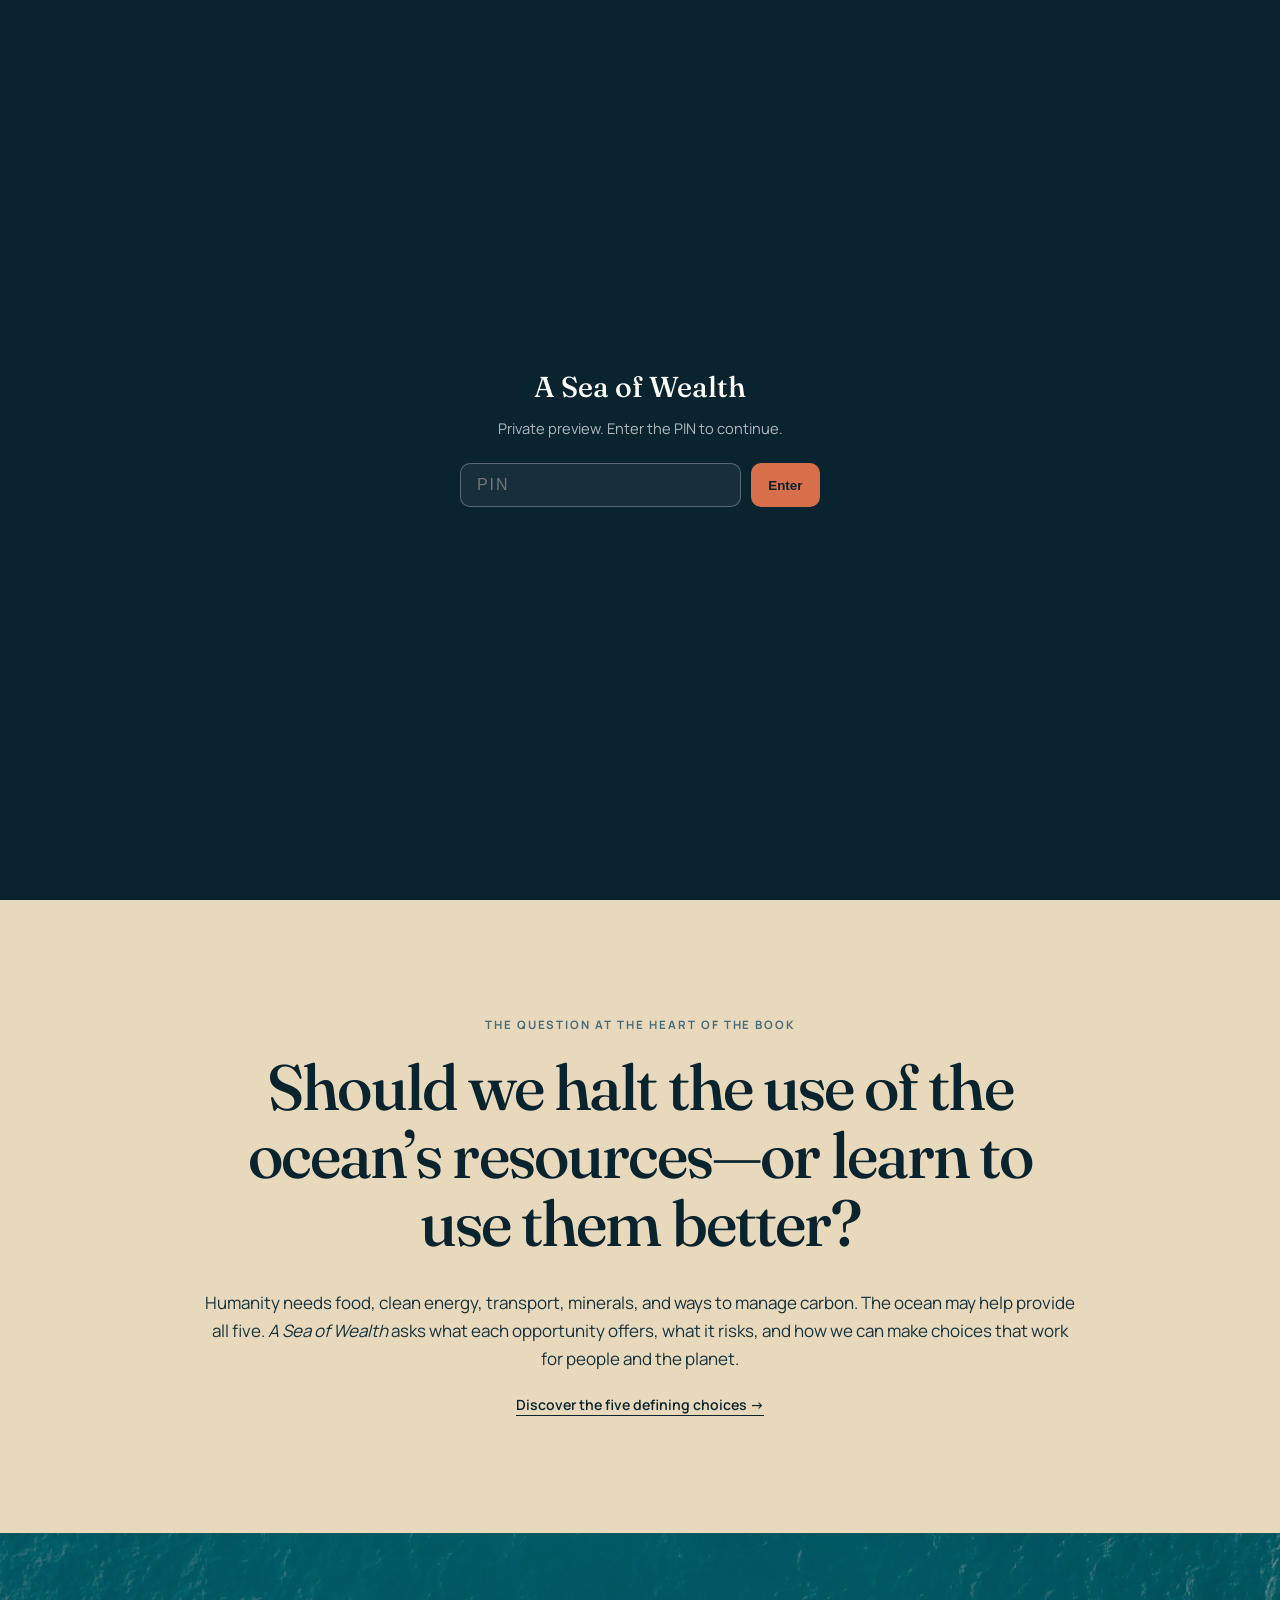
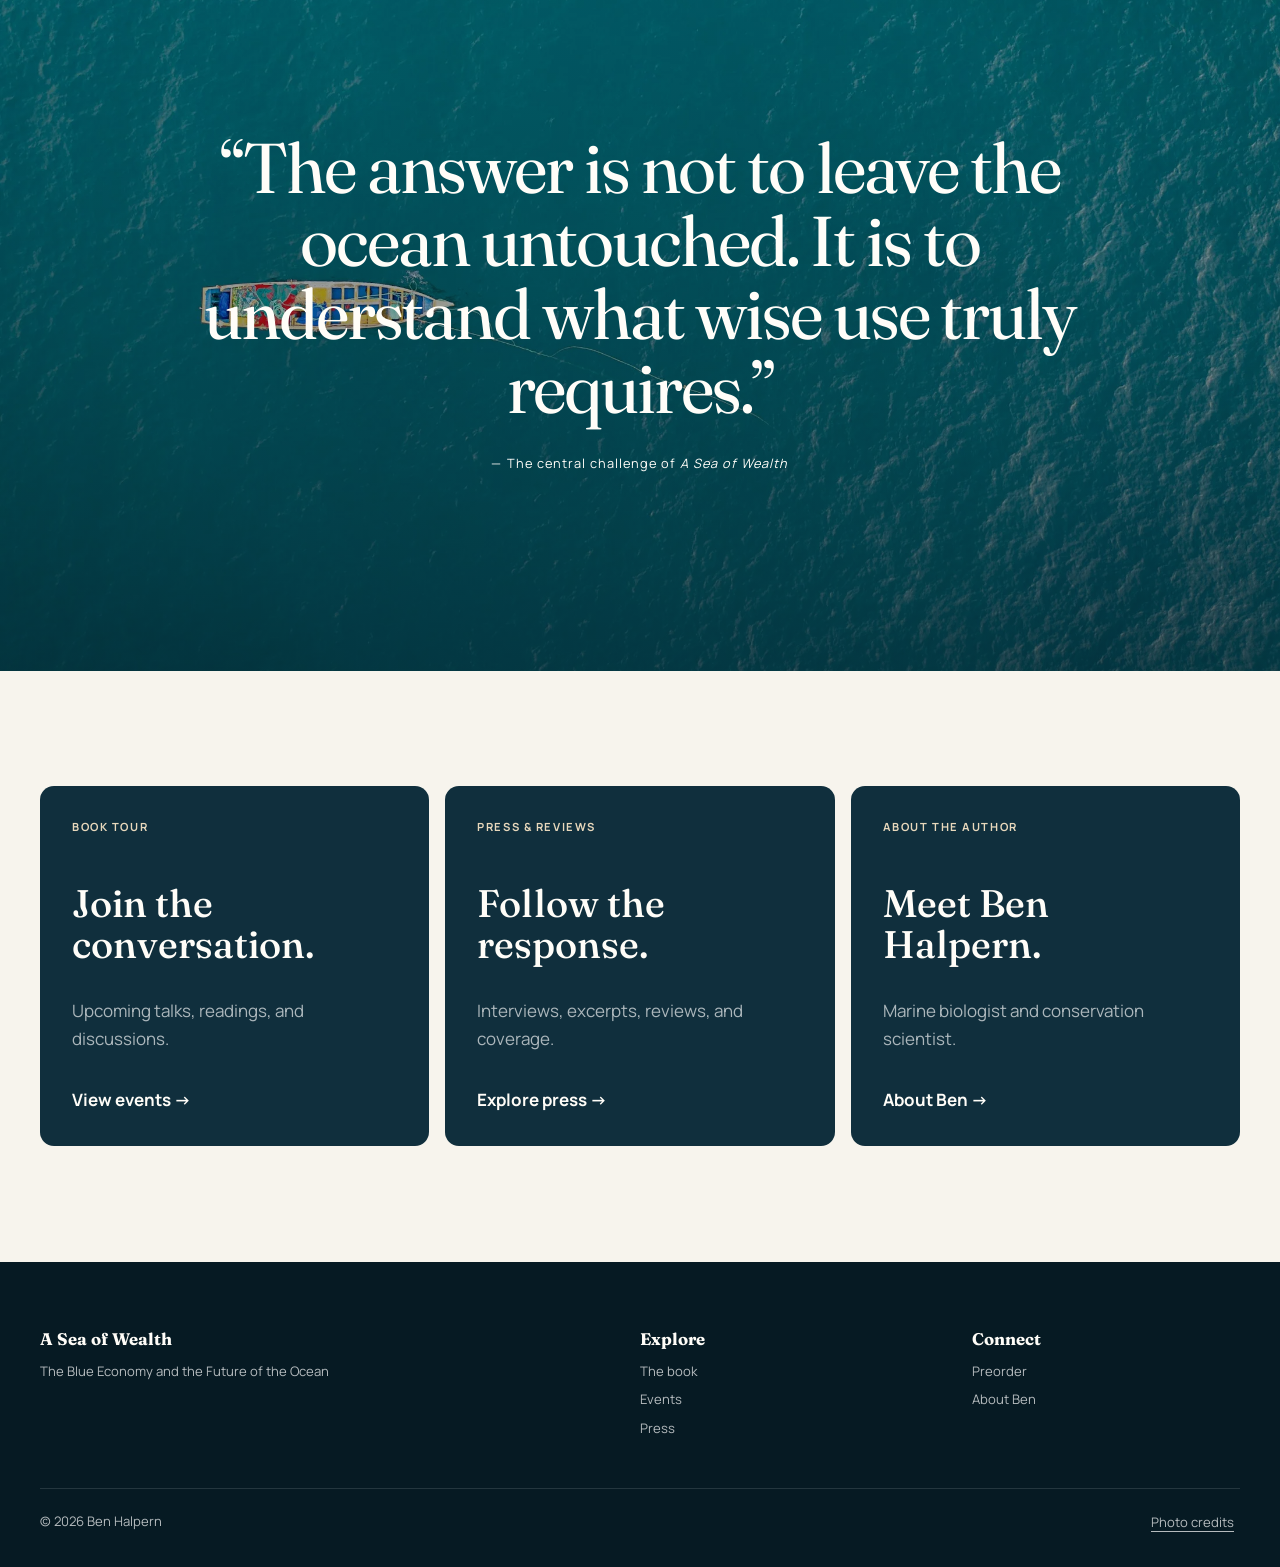
==== commit 030df057: "Split book website into linked pages" ====
--- a/index.html
+++ b/index.html
@@ -1,199 +1,8 @@
-<!doctype html>
-<html lang="en">
-  <head>
-    <meta charset="utf-8" />
-    <meta name="viewport" content="width=device-width, initial-scale=1" />
-    <meta name="description" content="A Sea of Wealth by Ben Halpern — a bold, hopeful exploration of the blue economy and the future of the ocean." />
-    <meta name="theme-color" content="#102f3d" />
-    <title>A Sea of Wealth — Ben Halpern</title>
-    <link rel="preconnect" href="https://fonts.googleapis.com" />
-    <link rel="preconnect" href="https://fonts.gstatic.com" crossorigin />
-    <link href="https://fonts.googleapis.com/css2?family=Fraunces:opsz,wght@9..144,500;9..144,600&family=Manrope:wght@400;500;600;700&display=swap" rel="stylesheet" />
-    <link rel="stylesheet" href="styles.css" />
-    <script src="content.js" defer></script>
-    <script src="script.js" defer></script>
-    <script src="pin-gate.js" defer></script>
-  </head>
-  <body>
-    <div class="pin-gate" id="pin-gate">
-      <div class="pin-gate-card">
-        <h1>A Sea of Wealth</h1>
-        <p>Private preview. Enter the PIN to continue.</p>
-        <form class="pin-gate-form" id="pin-gate-form" autocomplete="off">
-          <input id="pin-gate-input" type="password" inputmode="numeric" pattern="[0-9]*" maxlength="8" placeholder="PIN" aria-label="PIN" />
-          <button type="submit">Enter</button>
-        </form>
-        <div class="pin-gate-error" id="pin-gate-error" role="alert"></div>
-      </div>
-    </div>
-    <a class="skip-link" href="#main">Skip to content</a>
-
-    <header class="site-header" data-header>
-      <a class="wordmark" href="#top" aria-label="A Sea of Wealth home">
-        <span>A Sea of Wealth</span>
-        <small>Ben Halpern</small>
-      </a>
-      <button class="nav-toggle" type="button" aria-expanded="false" aria-controls="site-nav" data-nav-toggle>
-        <span></span><span></span><span></span><span class="sr-only">Menu</span>
-      </button>
-      <nav class="site-nav" id="site-nav" aria-label="Primary navigation" data-nav>
-        <a href="#book">The book</a>
-        <a href="#ideas">Five ideas</a>
-        <a href="#events">Events</a>
-        <a href="#press">Press</a>
-        <a href="#author">About Ben</a>
-        <a class="nav-cta" href="#preorder">Preorder</a>
-      </nav>
-    </header>
-
-    <main id="main">
-      <section class="hero" id="top" aria-labelledby="hero-title">
-        <div class="hero-photo" role="img" aria-label="Top-down aerial view of fishing nets on the open ocean"></div>
-        <div class="hero-wash"></div>
-        <div class="hero-inner shell">
-          <div class="cover-wrap reveal">
-            <img class="book-cover" src="assets/book-cover.webp" width="987" height="1500" alt="Book cover for A Sea of Wealth by Ben Halpern" />
-            <span class="release-tag">Available March 16, 2027</span>
-          </div>
-          <div class="hero-copy reveal">
-            <p class="eyebrow">A new book by Ben Halpern</p>
-            <h1 id="hero-title">The ocean can sustain us.<br /><em>Can we use it wisely?</em></h1>
-            <p class="hero-deck">A bold, hopeful journey through the blue economy—and a practical case for meeting human needs without sacrificing the health of the sea.</p>
-            <div class="hero-actions">
-              <a class="button button-primary" href="#preorder">Preorder the book</a>
-              <a class="text-link" href="#book">Explore the story <span aria-hidden="true">↓</span></a>
-            </div>
-          </div>
-        </div>
-        <a class="scroll-cue" href="#question" aria-label="Scroll to learn more"><span></span>Explore</a>
-      </section>
-
-      <section class="question section" id="question">
-        <div class="narrow reveal">
-          <p class="eyebrow dark">The question at the heart of the book</p>
-          <h2>Should we halt the use of the ocean’s resources—or learn to use them better?</h2>
-          <p>Humanity needs food, clean energy, transport, minerals, and ways to manage carbon. The ocean may help provide all five. <em>A Sea of Wealth</em> asks what each opportunity offers, what it risks, and how we can make choices that work for people and the planet.</p>
-        </div>
-      </section>
-
-      <section class="ideas section" id="ideas" aria-labelledby="ideas-title">
-        <div class="shell">
-          <div class="section-heading reveal">
-            <div>
-              <p class="eyebrow dark">Five uses of the sea</p>
-              <h2 id="ideas-title">One ocean. Five defining choices.</h2>
-            </div>
-            <p>From familiar industries to emerging technologies, each path carries both promise and consequence.</p>
-          </div>
-          <div class="idea-grid">
-            <article class="idea-card image-card food reveal">
-              <div><span>01</span><h3>Food</h3><p>Can the sea nourish a growing world without exhausting itself?</p></div>
-            </article>
-            <article class="idea-card image-card energy reveal">
-              <div><span>02</span><h3>Energy</h3><p>What can offshore wind and other ocean power deliver?</p></div>
-            </article>
-            <article class="idea-card image-card transport reveal">
-              <div><span>03</span><h3>Transport</h3><p>How do we move global trade while shrinking its footprint?</p></div>
-            </article>
-            <article class="idea-card color-card minerals reveal">
-              <div><span>04</span><h3>Minerals</h3><p>Where should we draw the line on resources beneath the waves?</p></div>
-            </article>
-            <article class="idea-card image-card carbon reveal">
-              <div><span>05</span><h3>Carbon</h3><p>Could ocean-based solutions help rebalance the climate?</p></div>
-            </article>
-          </div>
-        </div>
-      </section>
-
-      <section class="immersive" aria-label="Top-down aerial view of a small fishing boat on open water">
-        <div class="immersive-shade"></div>
-        <div class="immersive-copy reveal">
-          <p>“The answer is not to leave the ocean untouched. It is to understand what wise use truly requires.”</p>
-          <span>— The central challenge of <em>A Sea of Wealth</em></span>
-        </div>
-      </section>
-
-      <section class="book section" id="book" aria-labelledby="book-title">
-        <div class="shell book-layout">
-          <div class="book-image reveal">
-            <img src="assets/book-cover.webp" width="987" height="1500" alt="A Sea of Wealth book cover" loading="lazy" />
-          </div>
-          <div class="book-copy reveal">
-            <p class="eyebrow dark">About the book</p>
-            <h2 id="book-title">A hopeful argument for a thriving blue economy.</h2>
-            <p class="lead">As governments and companies rush toward the blue expanse covering two-thirds of our planet, Ben Halpern asks not simply whether we should use the ocean—but how.</p>
-            <p>Blending cutting-edge science with personal stories from a life spent in and around the sea, Halpern travels the globe to investigate food, energy, transport, minerals, and carbon. He weighs their potential against their environmental risks and compares them with the choices we already make on land.</p>
-            <p>The result is a clear-eyed, surprising case for approaching the ocean not as an untouched wilderness or an unlimited storehouse, but as a living system whose future depends on wiser decisions now.</p>
-            <dl class="book-facts">
-              <div><dt>Published by</dt><dd>Princeton University Press</dd></div>
-              <div><dt>Release</dt><dd>March 16, 2027</dd></div>
-              <div><dt>Length</dt><dd>272 pages</dd></div>
-              <div><dt>ISBN</dt><dd>978-0-691-27565-9</dd></div>
-            </dl>
-          </div>
-        </div>
-      </section>
-
-      <section class="updates section" id="events" aria-labelledby="events-title">
-        <div class="shell">
-          <div class="section-heading reveal">
-            <div><p class="eyebrow dark">Book tour</p><h2 id="events-title">Come join the conversation.</h2></div>
-            <p>Talks, readings, and discussions will be posted here as they are announced.</p>
-          </div>
-          <div class="update-list" data-events></div>
-        </div>
-      </section>
-
-      <section class="press section" id="press" aria-labelledby="press-title">
-        <div class="shell">
-          <div class="section-heading reveal">
-            <div><p class="eyebrow light">Press &amp; reviews</p><h2 id="press-title">The conversation is just beginning.</h2></div>
-            <p>Reviews, interviews, excerpts, and media coverage will collect here.</p>
-          </div>
-          <div class="press-grid" data-press></div>
-        </div>
-      </section>
-
-      <section class="author section" id="author" aria-labelledby="author-title">
-        <div class="shell author-layout">
-          <div class="author-mark reveal"><img src="assets/ben-halpern.webp" width="1024" height="683" alt="Portrait of Ben Halpern" loading="lazy" /></div>
-          <div class="author-copy reveal">
-            <p class="eyebrow dark">About the author</p>
-            <h2 id="author-title">Ben Halpern</h2>
-            <p class="lead">Marine biologist, conservation scientist, and one of the world’s leading thinkers on the relationship between people and the ocean.</p>
-            <p>Ben Halpern is professor of marine biology and conservation science at the University of California, Santa Barbara, and executive director of the National Center for Ecological Analysis and Synthesis. His research has appeared in <em>Nature</em>, <em>Science</em>, and <em>Scientific American</em>, and his work is regularly featured by NPR, the BBC, and other major media outlets.</p>
-            <div class="author-links"><a href="https://www.nceas.ucsb.edu/about-us/our-people" target="_blank" rel="noreferrer">NCEAS <span aria-hidden="true">↗</span></a><a href="https://bren.ucsb.edu/people/ben-halpern" target="_blank" rel="noreferrer">Bren School <span aria-hidden="true">↗</span></a><a href="https://scholar.google.com/citations?user=6XVuz14AAAAJ&hl=en" target="_blank" rel="noreferrer">Google Scholar <span aria-hidden="true">↗</span></a><a href="https://www.linkedin.com/in/benjamin-halpern-56995b138" target="_blank" rel="noreferrer">LinkedIn <span aria-hidden="true">↗</span></a></div>
-          </div>
-        </div>
-      </section>
-
-      <section class="preorder section" id="preorder" aria-labelledby="preorder-title">
-        <div class="shell preorder-layout">
-          <div class="preorder-cover reveal"><img src="assets/book-cover.webp" width="987" height="1500" alt="A Sea of Wealth book cover" loading="lazy" /></div>
-          <div class="preorder-copy reveal">
-            <p class="eyebrow light">Available March 16, 2027</p>
-            <h2 id="preorder-title">Start seeing the ocean differently.</h2>
-            <p>Preorder <em>A Sea of Wealth</em> from your preferred bookseller.</p>
-            <div class="retailer-links" data-retailers></div>
-            <small>Retailer prices and availability may vary.</small>
-          </div>
-        </div>
-      </section>
-    </main>
-
-    <footer class="site-footer">
-      <div class="shell footer-grid">
-        <div><strong>A Sea of Wealth</strong><p>The Blue Economy and the Future of the Ocean</p></div>
-        <div><strong>Explore</strong><a href="#book">The book</a><a href="#events">Events</a><a href="#press">Press</a></div>
-        <div><strong>Connect</strong><a href="https://press.princeton.edu/books/hardcover/9780691275659/a-sea-of-wealth" target="_blank" rel="noreferrer">Princeton University Press</a><a href="#author">About Ben</a></div>
-      </div>
-      <div class="shell footer-bottom">
-        <span>© <span data-year></span> Ben Halpern</span>
-        <button type="button" class="credit-toggle" aria-expanded="false" aria-controls="photo-credits" data-credit-toggle>Photo credits</button>
-      </div>
-      <div class="photo-credits shell" id="photo-credits" hidden data-credits>
-        <p>All photography is top-down aerial, sourced from Unsplash (free license): fishing-net pattern, circular fish farms, container ship, offshore construction vessel, and a seaweed farm. Full source links and photographer credits are in the included image guide.</p>
-      </div>
-    </footer>
-  </body>
-</html>
+<!doctype html><html lang="en"><head><meta charset="utf-8"><meta name="viewport" content="width=device-width,initial-scale=1"><meta name="description" content="A Sea of Wealth by Ben Halpern — the blue economy and the future of the ocean."><title>A Sea of Wealth — Ben Halpern</title><link rel="preconnect" href="https://fonts.googleapis.com"><link rel="preconnect" href="https://fonts.gstatic.com" crossorigin><link href="https://fonts.googleapis.com/css2?family=Fraunces:opsz,wght@9..144,500;9..144,600&family=Manrope:wght@400;500;600;700&display=swap" rel="stylesheet"><link rel="stylesheet" href="styles.css"><script src="content.js" defer></script><script src="script.js" defer></script><script src="pin-gate.js" defer></script></head><body data-page="home">
+<div class="pin-gate" id="pin-gate"><div class="pin-gate-card"><h1>A Sea of Wealth</h1><p>Private preview. Enter the PIN to continue.</p><form class="pin-gate-form" id="pin-gate-form"><input id="pin-gate-input" type="password" inputmode="numeric" maxlength="8" placeholder="PIN" aria-label="PIN"><button>Enter</button></form><div class="pin-gate-error" id="pin-gate-error" role="alert"></div></div></div><a class="skip-link" href="#main">Skip to content</a>
+<header class="site-header" data-header><a class="wordmark" href="index.html"><span>A Sea of Wealth</span><small>Ben Halpern</small></a><button class="nav-toggle" type="button" aria-expanded="false" aria-controls="site-nav" data-nav-toggle><span></span><span></span><span></span><span class="sr-only">Menu</span></button><nav class="site-nav" id="site-nav" data-nav><a data-nav-page="book" href="book.html">The book</a><a data-nav-page="events" href="events.html">Events</a><a data-nav-page="press" href="press.html">Press</a><a data-nav-page="author" href="author.html">About Ben</a><a class="nav-cta" data-nav-page="preorder" href="preorder.html">Preorder</a></nav></header>
+<main id="main"><section class="hero"><div class="hero-photo" role="img" aria-label="Top-down aerial view of fishing nets on the open ocean"></div><div class="hero-wash"></div><div class="hero-inner shell"><div class="cover-wrap reveal"><img class="book-cover" src="assets/book-cover.webp" width="987" height="1500" alt="A Sea of Wealth book cover"><span class="release-tag">Available March 16, 2027</span></div><div class="hero-copy reveal"><p class="eyebrow">A new book by Ben Halpern</p><h1>The ocean can sustain us.<br><em>Can we use it wisely?</em></h1><p class="hero-deck">A bold, hopeful journey through the blue economy—and a practical case for meeting human needs without sacrificing the health of the sea.</p><div class="hero-actions"><a class="button button-primary" href="preorder.html">Preorder the book</a><a class="text-link" href="book.html">Explore the book →</a></div></div></div></section>
+<section class="question section"><div class="narrow reveal"><p class="eyebrow dark">The question at the heart of the book</p><h2>Should we halt the use of the ocean’s resources—or learn to use them better?</h2><p>Humanity needs food, clean energy, transport, minerals, and ways to manage carbon. The ocean may help provide all five. <em>A Sea of Wealth</em> asks what each opportunity offers, what it risks, and how we can make choices that work for people and the planet.</p><a class="text-link dark-link" href="book.html">Discover the five defining choices →</a></div></section>
+<section class="immersive" aria-label="Top-down view of a fishing boat"><div class="immersive-shade"></div><div class="immersive-copy reveal"><p>“The answer is not to leave the ocean untouched. It is to understand what wise use truly requires.”</p><span>— The central challenge of <em>A Sea of Wealth</em></span></div></section>
+<section class="section"><div class="shell page-card-grid"><a class="page-card reveal" href="events.html"><span>Book tour</span><h2>Join the conversation.</h2><p>Upcoming talks, readings, and discussions.</p><b>View events →</b></a><a class="page-card reveal" href="press.html"><span>Press &amp; reviews</span><h2>Follow the response.</h2><p>Interviews, excerpts, reviews, and coverage.</p><b>Explore press →</b></a><a class="page-card reveal" href="author.html"><span>About the author</span><h2>Meet Ben Halpern.</h2><p>Marine biologist and conservation scientist.</p><b>About Ben →</b></a></div></section></main>
+<footer class="site-footer"><div class="shell footer-grid"><div><strong>A Sea of Wealth</strong><p>The Blue Economy and the Future of the Ocean</p></div><div><strong>Explore</strong><a href="book.html">The book</a><a href="events.html">Events</a><a href="press.html">Press</a></div><div><strong>Connect</strong><a href="preorder.html">Preorder</a><a href="author.html">About Ben</a></div></div><div class="shell footer-bottom"><span>© <span data-year></span> Ben Halpern</span><button type="button" class="credit-toggle" aria-expanded="false" aria-controls="photo-credits" data-credit-toggle>Photo credits</button></div><div class="photo-credits shell" id="photo-credits" hidden data-credits><p>Photography is top-down aerial imagery from Unsplash. Full credits are in the repository image guide.</p></div></footer></body></html>
--- a/styles.css
+++ b/styles.css
@@ -85,6 +85,8 @@
 .site-nav a:not(.nav-cta) { opacity: 0.86; }
 .site-nav a:hover, .site-nav a:focus-visible { opacity: 1; }
 .nav-cta { padding: 0.65rem 1rem; color: var(--deep); background: var(--sand); border-radius: 999px; }
+.site-nav a[aria-current="page"]:not(.nav-cta) { opacity: 1; text-decoration: underline; text-underline-offset: 0.35rem; }
+.site-nav .nav-cta[aria-current="page"] { box-shadow: 0 0 0 2px var(--white); }
 .nav-toggle { display: none; border: 0; background: transparent; padding: 0.5rem; }
 .nav-toggle span:not(.sr-only) { display: block; width: 24px; height: 2px; margin: 5px; background: currentColor; }
 
@@ -266,6 +268,34 @@
 .photo-credits { padding-top: 1.2rem; color: rgba(255,255,255,0.55); }
 .photo-credits p { max-width: 900px; }
 
+/* Multi-page layouts */
+.inner-page { padding-top: 72px; }
+.page-hero { position: relative; min-height: 58svh; display: grid; align-items: end; overflow: hidden; color: var(--white); background: var(--deep); }
+.page-hero::before { content: ""; position: absolute; inset: 0; background-size: cover; background-position: center; opacity: 0.6; }
+.page-hero::after { content: ""; position: absolute; inset: 0; background: linear-gradient(90deg, rgba(5,26,35,.92), rgba(5,26,35,.35)); }
+.page-hero-book::before { background-image: url("assets/cargo-ship.webp"); }
+.page-hero-events::before { background-image: url("assets/fishing-boat.webp"); }
+.page-hero-press::before { background-image: url("assets/offshore-energy.webp"); }
+.page-hero-copy { position: relative; z-index: 1; max-width: 850px; padding-block: clamp(6rem, 12vw, 10rem) clamp(4rem, 8vw, 7rem); }
+.page-hero h1 { margin: 0; max-width: 900px; font-family: var(--display); font-size: clamp(4rem, 8vw, 7.5rem); font-weight: 500; line-height: .98; letter-spacing: -.04em; }
+.page-hero-copy > p:last-child { max-width: 700px; margin: 1.6rem 0 0; color: rgba(255,255,255,.78); font-size: 1.18rem; }
+.page-card-grid { display: grid; grid-template-columns: repeat(3, 1fr); gap: 1rem; }
+.page-card { min-height: 360px; display: flex; flex-direction: column; padding: 2rem; color: var(--white); background: var(--navy); border-radius: 14px; text-decoration: none; transition: transform 180ms ease, background 180ms ease; }
+.page-card:hover { transform: translateY(-4px); background: var(--deep); }
+.page-card > span { color: var(--sand); font-size: .7rem; font-weight: 700; letter-spacing: .14em; text-transform: uppercase; }
+.page-card h2 { margin: auto 0 1rem; font-size: clamp(2.2rem, 3vw, 3.4rem); }
+.page-card p { color: rgba(255,255,255,.65); }
+.page-card b { margin-top: 1rem; }
+.button-dark { margin-top: 2rem; color: var(--white); background: var(--deep); }
+.author-page { min-height: calc(100svh - 72px); padding-top: clamp(7rem, 11vw, 11rem); }
+.author-page .author-copy h1 { margin: 0 0 1.5rem; color: var(--deep); font-family: var(--display); font-size: clamp(4rem, 7vw, 7rem); font-weight: 500; line-height: 1; }
+.author-book-link { margin-top: 2rem; }
+.preorder-full { min-height: calc(100svh - 72px); display: grid; align-items: center; }
+.preorder-copy h1 { margin: 0 0 1.4rem; max-width: 780px; font-family: var(--display); font-size: clamp(4rem, 7vw, 7rem); font-weight: 500; line-height: 1; letter-spacing: -.04em; }
+.preorder-facts { display: flex; gap: 3rem; margin: 2.5rem 0 0; padding-top: 1.5rem; border-top: 1px solid rgba(255,255,255,.18); }
+.preorder-facts dt { color: rgba(255,255,255,.5); font-size: .7rem; letter-spacing: .1em; text-transform: uppercase; }
+.preorder-facts dd { margin: .2rem 0 0; }
+
 .reveal { opacity: 0; transform: translateY(12px); transition: opacity 700ms ease, transform 700ms ease; }
 .reveal.visible { opacity: 1; transform: none; }
 :focus-visible { outline: 3px solid var(--coral); outline-offset: 4px; }
@@ -288,6 +318,10 @@
   :root { --shell: calc(100vw - 36px); }
   body { font-size: 16px; }
   .section { padding: 5.5rem 0; }
+  .page-hero-copy { width: 100%; min-width: 0; }
+  .page-hero h1 { max-width: 100%; font-size: clamp(3rem, 13vw, 4rem); overflow-wrap: break-word; }
+  .page-hero-copy > p:last-child { max-width: 100%; font-size: 1rem; }
+  .page-card-grid { grid-template-columns: 1fr; }
   .site-header { padding: 0.85rem 18px; }
   .site-header.scrolled { padding: 0.7rem 18px; }
   .wordmark span { font-size: 1.05rem; }
@@ -349,6 +383,13 @@
   .retailer-button { justify-content: space-between; }
   .footer-grid { grid-template-columns: 1fr 1fr; gap: 2.5rem 1rem; }
   .footer-grid > div:first-child { grid-column: 1 / -1; }
+  .inner-page { padding-top: 64px; }
+  .page-hero { min-height: 62svh; }
+  .page-hero h1 { font-size: clamp(3.6rem, 16vw, 5.5rem); }
+  .page-card-grid { grid-template-columns: 1fr; }
+  .page-card { min-height: 280px; }
+  .author-page { padding-top: 5.5rem; }
+  .preorder-facts { flex-direction: column; gap: 1rem; }
 }
 
 @media (prefers-reduced-motion: reduce) {
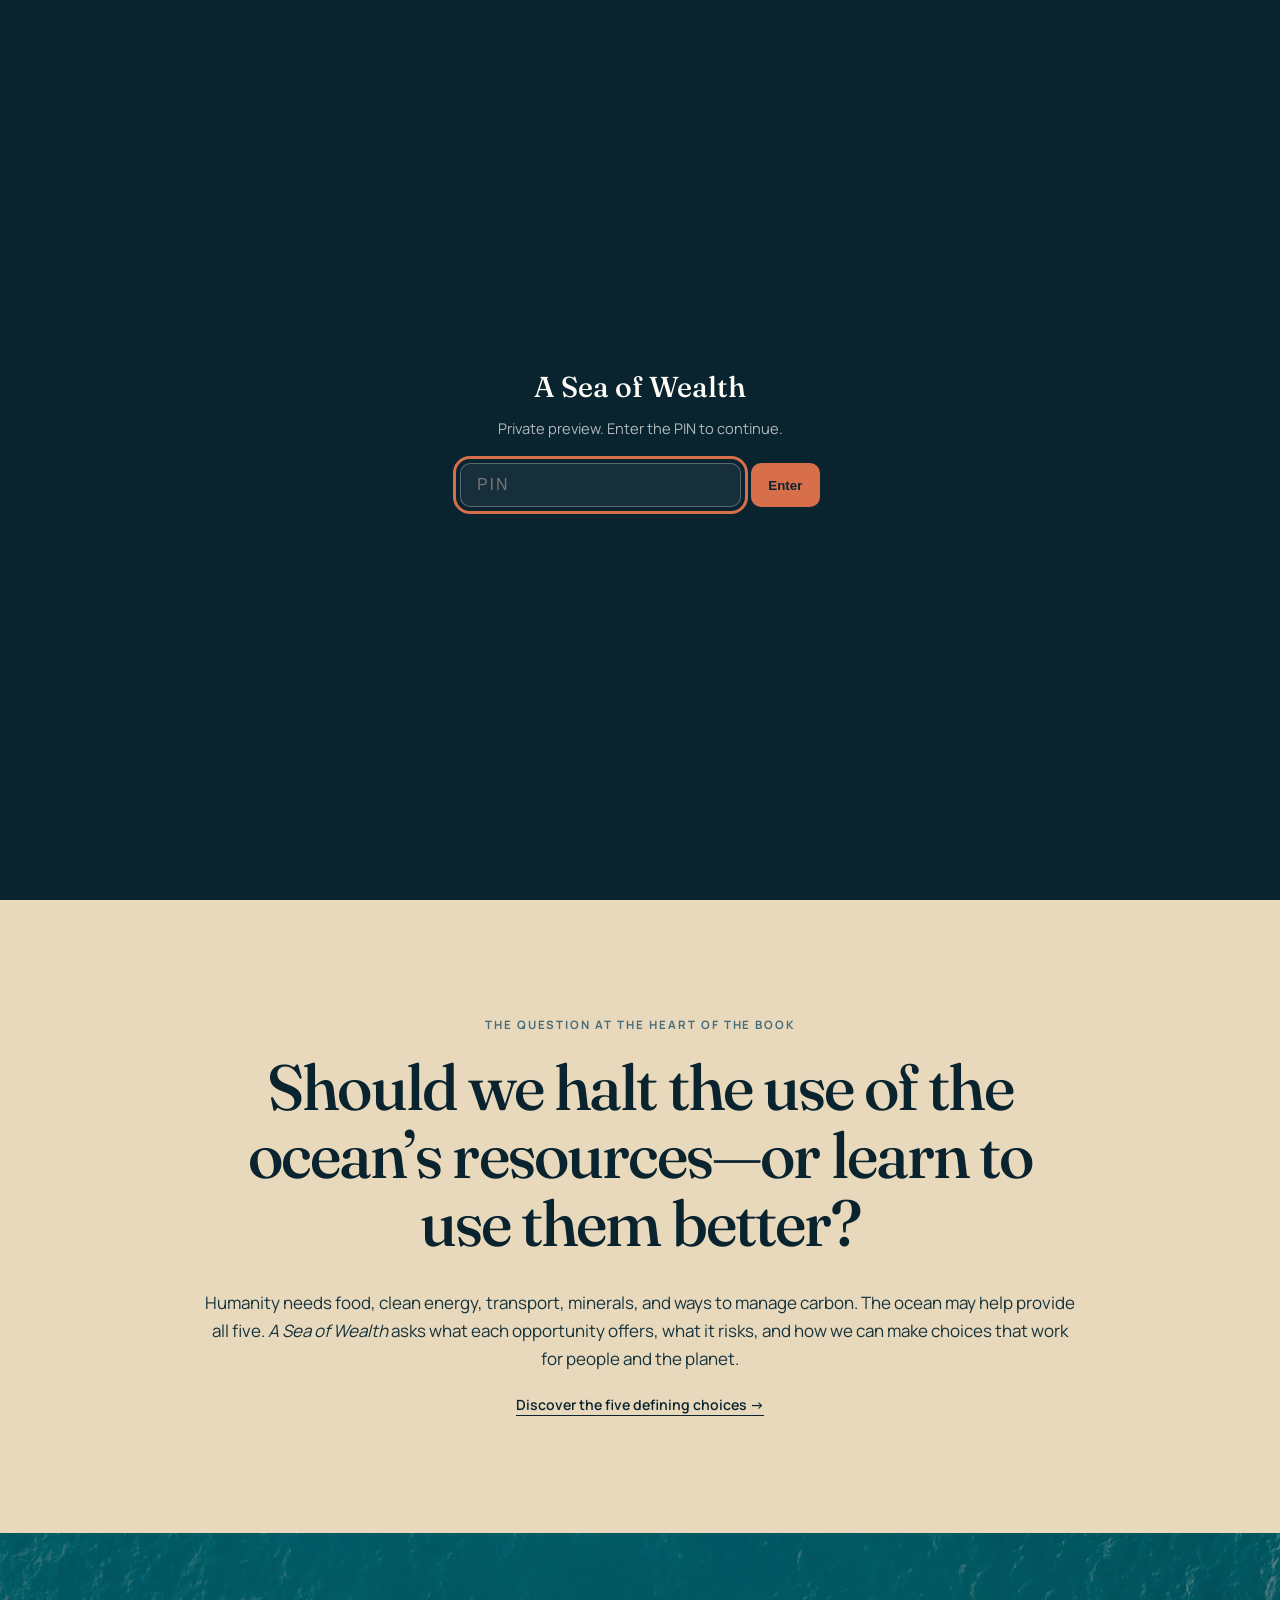
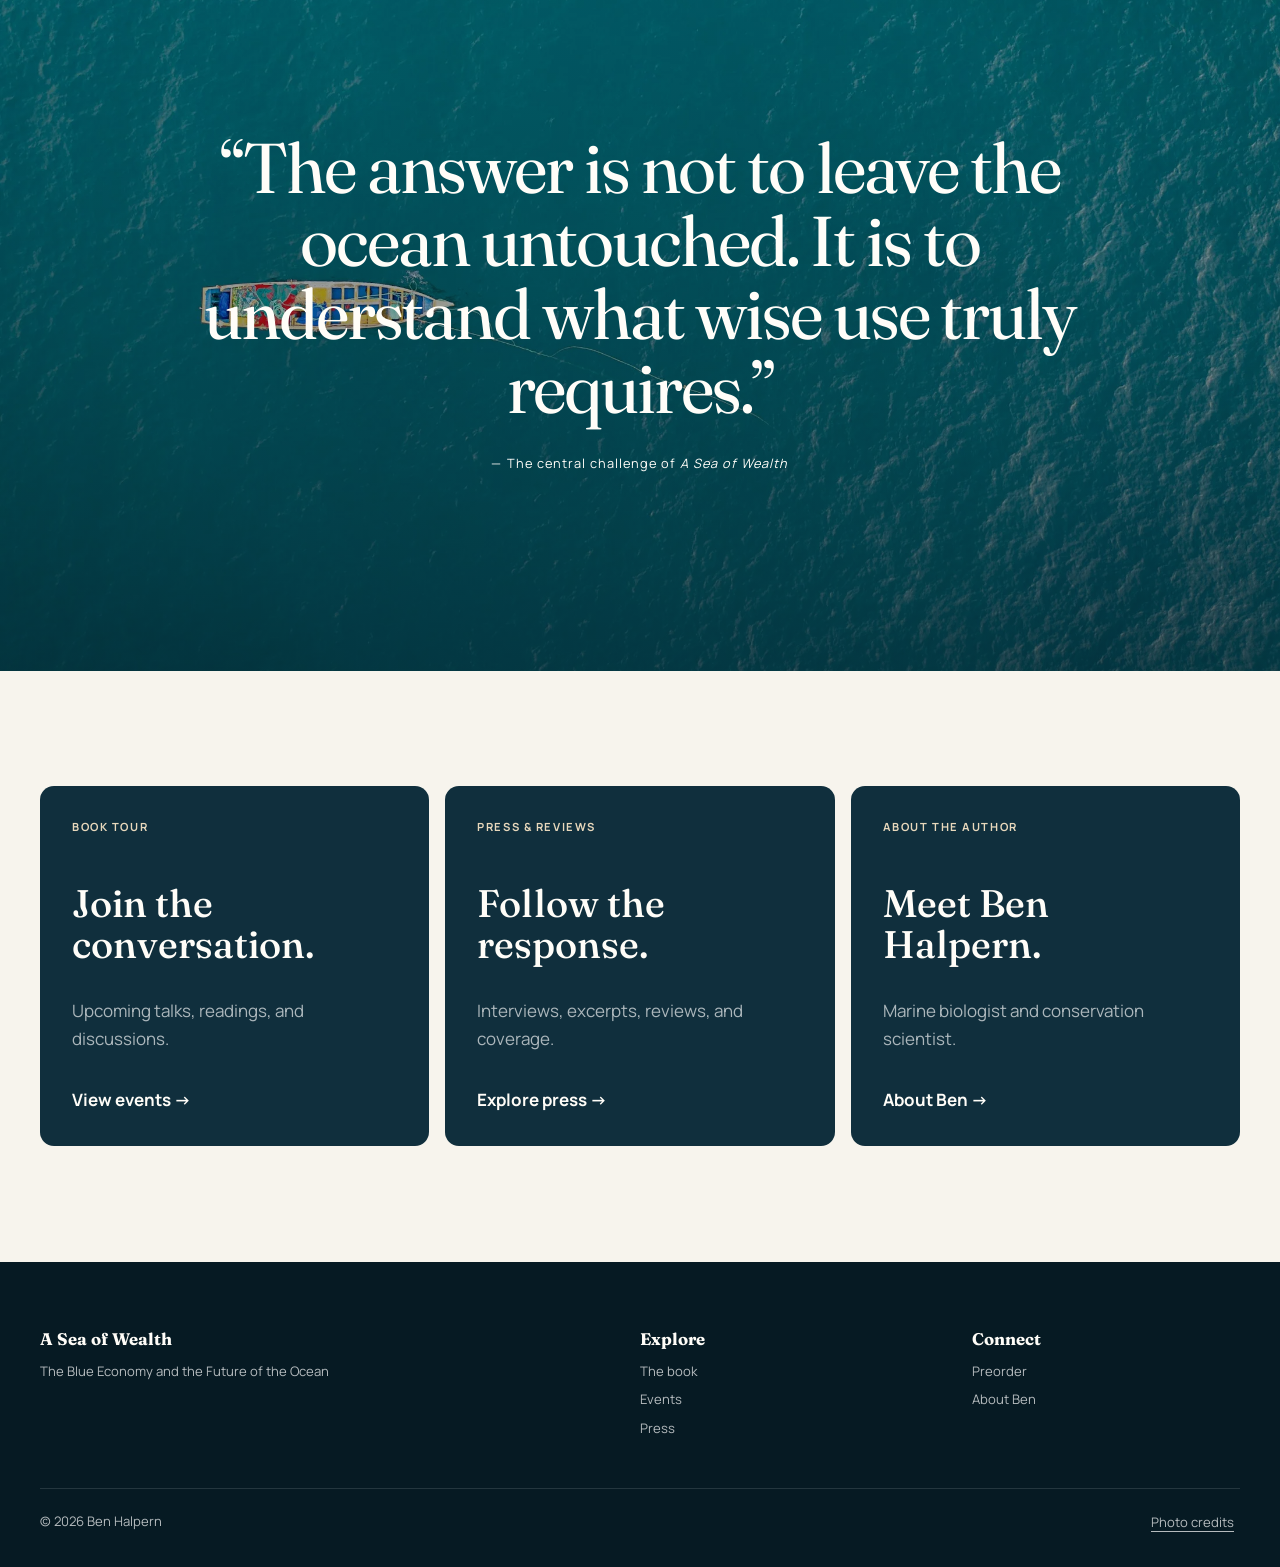
==== commit b8000321: "Phone site: tab bar, one-screen hero, swipe rows A separate phone design (mobile.css, loaded only at" ====
--- a/index.html
+++ b/index.html
@@ -1,8 +1,8 @@
-<!doctype html><html lang="en"><head><meta charset="utf-8"><meta name="viewport" content="width=device-width,initial-scale=1"><meta name="description" content="A Sea of Wealth by Ben Halpern — the blue economy and the future of the ocean."><title>A Sea of Wealth — Ben Halpern</title><link rel="preconnect" href="https://fonts.googleapis.com"><link rel="preconnect" href="https://fonts.gstatic.com" crossorigin><link href="https://fonts.googleapis.com/css2?family=Fraunces:opsz,wght@9..144,500;9..144,600&family=Manrope:wght@400;500;600;700&display=swap" rel="stylesheet"><link rel="stylesheet" href="styles.css"><script src="content.js" defer></script><script src="script.js" defer></script><script src="pin-gate.js" defer></script></head><body data-page="home">
-<div class="pin-gate" id="pin-gate"><div class="pin-gate-card"><h1>A Sea of Wealth</h1><p>Private preview. Enter the PIN to continue.</p><form class="pin-gate-form" id="pin-gate-form"><input id="pin-gate-input" type="password" inputmode="numeric" maxlength="8" placeholder="PIN" aria-label="PIN"><button>Enter</button></form><div class="pin-gate-error" id="pin-gate-error" role="alert"></div></div></div><a class="skip-link" href="#main">Skip to content</a>
-<header class="site-header" data-header><a class="wordmark" href="index.html"><span>A Sea of Wealth</span><small>Ben Halpern</small></a><button class="nav-toggle" type="button" aria-expanded="false" aria-controls="site-nav" data-nav-toggle><span></span><span></span><span></span><span class="sr-only">Menu</span></button><nav class="site-nav" id="site-nav" data-nav><a data-nav-page="book" href="book.html">The book</a><a data-nav-page="events" href="events.html">Events</a><a data-nav-page="press" href="press.html">Press</a><a data-nav-page="author" href="author.html">About Ben</a><a class="nav-cta" data-nav-page="preorder" href="preorder.html">Preorder</a></nav></header>
-<main id="main"><section class="hero"><div class="hero-photo" role="img" aria-label="Top-down aerial view of fishing nets on the open ocean"></div><div class="hero-wash"></div><div class="hero-inner shell"><div class="cover-wrap reveal"><img class="book-cover" src="assets/book-cover.webp" width="987" height="1500" alt="A Sea of Wealth book cover"><span class="release-tag">Available March 16, 2027</span></div><div class="hero-copy reveal"><p class="eyebrow">A new book by Ben Halpern</p><h1>The ocean can sustain us.<br><em>Can we use it wisely?</em></h1><p class="hero-deck">A bold, hopeful journey through the blue economy—and a practical case for meeting human needs without sacrificing the health of the sea.</p><div class="hero-actions"><a class="button button-primary" href="preorder.html">Preorder the book</a><a class="text-link" href="book.html">Explore the book →</a></div></div></div></section>
+<!doctype html><html lang="en"><head><meta charset="utf-8"><meta name="viewport" content="width=device-width,initial-scale=1,viewport-fit=cover"><meta name="description" content="A Sea of Wealth by Ben Halpern — the blue economy and the future of the ocean."><title>A Sea of Wealth — Ben Halpern</title><link rel="preconnect" href="https://fonts.googleapis.com"><link rel="preconnect" href="https://fonts.gstatic.com" crossorigin><link href="https://fonts.googleapis.com/css2?family=Fraunces:opsz,wght@9..144,500;9..144,600&family=Manrope:wght@400;500;600;700&display=swap" rel="stylesheet"><link rel="stylesheet" href="styles.css"><link rel="stylesheet" href="mobile.css" media="(max-width: 760px)"><script src="content.js" defer></script><script src="script.js" defer></script><script src="pin-gate.js" defer></script></head><body data-page="home">
+<div class="pin-gate" id="pin-gate" role="dialog" aria-modal="true" aria-labelledby="pin-gate-title"><div class="pin-gate-card"><h1 id="pin-gate-title">A Sea of Wealth</h1><p>Private preview. Enter the PIN to continue.</p><form class="pin-gate-form" id="pin-gate-form"><input id="pin-gate-input" type="password" inputmode="numeric" maxlength="8" placeholder="PIN" aria-label="PIN"><button>Enter</button></form><div class="pin-gate-error" id="pin-gate-error" role="alert" aria-live="assertive"></div></div></div><a class="skip-link" href="#main">Skip to content</a>
+<header class="site-header" data-header><a class="wordmark" href="index.html"><span>A Sea of Wealth</span><small>Ben Halpern</small></a><a class="m-buy" data-m-page="preorder" href="preorder.html">Preorder</a><button class="nav-toggle" type="button" aria-expanded="false" aria-controls="site-nav" data-nav-toggle><span></span><span></span><span></span><span class="sr-only">Menu</span></button><nav class="site-nav" id="site-nav" data-nav><a data-nav-page="book" href="book.html">The book</a><a data-nav-page="events" href="events.html">Events</a><a data-nav-page="press" href="press.html">Press</a><a data-nav-page="author" href="author.html">About Ben</a><a class="nav-cta" data-nav-page="preorder" href="preorder.html">Preorder</a></nav></header><nav class="m-tabs" aria-label="Sections"><a data-m-page="home" href="index.html"><svg viewBox="0 0 24 24" aria-hidden="true"><path d="M3.5 10.5 12 4l8.5 6.5V19a1 1 0 0 1-1 1H15v-5.5H9V20H4.5a1 1 0 0 1-1-1z"/></svg><span>Home</span></a><a data-m-page="book" href="book.html"><svg viewBox="0 0 24 24" aria-hidden="true"><path d="M5 4.5h10.5A3.5 3.5 0 0 1 19 8v12H8.5A3.5 3.5 0 0 1 5 16.5z"/><path d="M5 16.5A3.5 3.5 0 0 1 8.5 13H19"/></svg><span>Book</span></a><a data-m-page="events" href="events.html"><svg viewBox="0 0 24 24" aria-hidden="true"><rect x="4" y="5.5" width="16" height="14.5" rx="2"/><path d="M4 10h16M8.5 3.5v4M15.5 3.5v4"/></svg><span>Events</span></a><a data-m-page="press" href="press.html"><svg viewBox="0 0 24 24" aria-hidden="true"><path d="M4.5 5h12v13a2 2 0 0 0 2 2h-12a2 2 0 0 1-2-2z"/><path d="M16.5 9h3v9a2 2 0 0 1-2 2M8 9h5M8 12.5h5M8 16h3"/></svg><span>Press</span></a><a data-m-page="author" href="author.html"><svg viewBox="0 0 24 24" aria-hidden="true"><circle cx="12" cy="8.5" r="3.8"/><path d="M4.5 20a7.5 7.5 0 0 1 15 0"/></svg><span>Ben</span></a></nav>
+<main id="main"><section class="hero"><div class="hero-photo" role="img" aria-label="Top-down aerial view of fishing nets on the open ocean"></div><div class="hero-wash"></div><div class="hero-inner shell"><div class="cover-wrap reveal"><img class="book-cover" src="assets/book-cover.webp" width="987" height="1500" alt="A Sea of Wealth book cover"><span class="release-tag">Available March 16, 2027</span></div><div class="hero-copy reveal"><p class="eyebrow">A new book by Ben Halpern</p><h1>The ocean can sustain us.<br><em>Can we use it wisely?</em></h1><p class="hero-deck">A bold, hopeful journey through the blue economy&#8288;—and a practical case for meeting human needs without sacrificing the health of the sea.</p><div class="hero-actions"><a class="button button-primary" href="preorder.html">Preorder the book</a><a class="text-link" href="book.html">Explore the book →</a></div></div></div></section>
 <section class="question section"><div class="narrow reveal"><p class="eyebrow dark">The question at the heart of the book</p><h2>Should we halt the use of the ocean’s resources—or learn to use them better?</h2><p>Humanity needs food, clean energy, transport, minerals, and ways to manage carbon. The ocean may help provide all five. <em>A Sea of Wealth</em> asks what each opportunity offers, what it risks, and how we can make choices that work for people and the planet.</p><a class="text-link dark-link" href="book.html">Discover the five defining choices →</a></div></section>
 <section class="immersive" aria-label="Top-down view of a fishing boat"><div class="immersive-shade"></div><div class="immersive-copy reveal"><p>“The answer is not to leave the ocean untouched. It is to understand what wise use truly requires.”</p><span>— The central challenge of <em>A Sea of Wealth</em></span></div></section>
-<section class="section"><div class="shell page-card-grid"><a class="page-card reveal" href="events.html"><span>Book tour</span><h2>Join the conversation.</h2><p>Upcoming talks, readings, and discussions.</p><b>View events →</b></a><a class="page-card reveal" href="press.html"><span>Press &amp; reviews</span><h2>Follow the response.</h2><p>Interviews, excerpts, reviews, and coverage.</p><b>Explore press →</b></a><a class="page-card reveal" href="author.html"><span>About the author</span><h2>Meet Ben Halpern.</h2><p>Marine biologist and conservation scientist.</p><b>About Ben →</b></a></div></section></main>
+<section class="section"><div class="shell page-card-grid" data-snap><a class="page-card reveal" href="events.html"><span>Book tour</span><h2>Join the conversation.</h2><p>Upcoming talks, readings, and discussions.</p><b>View events →</b></a><a class="page-card reveal" href="press.html"><span>Press &amp; reviews</span><h2>Follow the response.</h2><p>Interviews, excerpts, reviews, and coverage.</p><b>Explore press →</b></a><a class="page-card reveal" href="author.html"><span>About the author</span><h2>Meet Ben Halpern.</h2><p>Marine biologist and conservation scientist.</p><b>About Ben →</b></a></div></section></main>
 <footer class="site-footer"><div class="shell footer-grid"><div><strong>A Sea of Wealth</strong><p>The Blue Economy and the Future of the Ocean</p></div><div><strong>Explore</strong><a href="book.html">The book</a><a href="events.html">Events</a><a href="press.html">Press</a></div><div><strong>Connect</strong><a href="preorder.html">Preorder</a><a href="author.html">About Ben</a></div></div><div class="shell footer-bottom"><span>© <span data-year></span> Ben Halpern</span><button type="button" class="credit-toggle" aria-expanded="false" aria-controls="photo-credits" data-credit-toggle>Photo credits</button></div><div class="photo-credits shell" id="photo-credits" hidden data-credits><p>Photography is top-down aerial imagery from Unsplash. Full credits are in the repository image guide.</p></div></footer></body></html>
--- a/styles.css
+++ b/styles.css
@@ -314,83 +314,8 @@
   .carbon { grid-column: span 12; }
 }
 
-@media (max-width: 760px) {
-  :root { --shell: calc(100vw - 36px); }
-  body { font-size: 16px; }
-  .section { padding: 5.5rem 0; }
-  .page-hero-copy { width: 100%; min-width: 0; }
-  .page-hero h1 { max-width: 100%; font-size: clamp(3rem, 13vw, 4rem); overflow-wrap: break-word; }
-  .page-hero-copy > p:last-child { max-width: 100%; font-size: 1rem; }
-  .page-card-grid { grid-template-columns: 1fr; }
-  .site-header { padding: 0.85rem 18px; }
-  .site-header.scrolled { padding: 0.7rem 18px; }
-  .wordmark span { font-size: 1.05rem; }
-  .nav-toggle {
-    display: grid;
-    place-items: center;
-    width: 44px;
-    height: 44px;
-    padding: 7px;
-    color: var(--white);
-    background: rgba(5, 28, 38, 0.58);
-    border-radius: 50%;
-    backdrop-filter: blur(8px);
-    z-index: 2;
-  }
-  .nav-toggle span:not(.sr-only) { grid-column: 1; grid-row: 1; margin: 0; transform: translateY(-6px); }
-  .nav-toggle span:not(.sr-only):nth-child(2) { transform: none; }
-  .nav-toggle span:not(.sr-only):nth-child(3) { transform: translateY(6px); }
-  .site-nav {
-    position: fixed;
-    inset: 0;
-    z-index: 1;
-    display: flex;
-    flex-direction: column;
-    justify-content: center;
-    gap: 1.6rem;
-    background: var(--deep);
-    opacity: 0;
-    pointer-events: none;
-    transition: opacity 180ms ease;
-  }
-  .site-nav.open { opacity: 1; pointer-events: auto; }
-  .site-nav a, .site-nav a:not(.nav-cta) { display: block; font-family: var(--display); font-size: 2rem; }
-  .nav-cta { color: var(--deep); font-family: var(--sans) !important; font-size: 1rem !important; }
-  .hero-inner { grid-template-columns: 1fr; align-content: center; gap: 2.3rem; padding: 8rem 0 5rem; }
-  .cover-wrap { width: 165px; justify-self: start; margin-left: 0.7rem; }
-  .release-tag { left: -0.7rem; bottom: 0.7rem; width: 150px; padding: 0.5rem 0.7rem; font-size: 0.58rem; }
-  .hero h1 { font-size: clamp(3rem, 13vw, 4.7rem); }
-  .hero-deck { font-size: 1rem; }
-  .hero-actions { align-items: flex-start; flex-direction: column; gap: 1rem; margin-top: 1.6rem; }
-  .scroll-cue { display: none; }
-  .section-heading { align-items: start; flex-direction: column; gap: 1rem; }
-  .section-heading h2 { font-size: 3rem; }
-  .idea-grid { display: flex; overflow-x: auto; scroll-snap-type: x mandatory; padding-bottom: 0.6rem; margin-right: -18px; }
-  .idea-card { flex: 0 0 82vw; min-height: 410px; scroll-snap-align: start; }
-  .immersive { min-height: 70svh; }
-  .immersive-copy p { font-size: 3rem; }
-  .book-layout, .author-layout, .preorder-layout { grid-template-columns: 1fr; gap: 3.5rem; }
-  .book-image { max-width: 260px; justify-self: center; }
-  .book-copy h2 { font-size: 3.3rem; }
-  .book-facts { grid-template-columns: 1fr; }
-  .empty-state { align-items: start; flex-direction: column; }
-  .press-grid { grid-template-columns: 1fr; }
-  .press-placeholder { min-height: 190px; }
-  .author-mark { width: min(78vw, 360px); justify-self: center; }
-  .preorder-cover { max-width: 230px; justify-self: center; }
-  .preorder-copy h2 { font-size: 3.4rem; }
-  .retailer-links { align-items: stretch; flex-direction: column; }
-  .retailer-button { justify-content: space-between; }
-  .footer-grid { grid-template-columns: 1fr 1fr; gap: 2.5rem 1rem; }
-  .footer-grid > div:first-child { grid-column: 1 / -1; }
-  .inner-page { padding-top: 64px; }
-  .page-hero { min-height: 62svh; }
-  .page-hero h1 { font-size: clamp(3.6rem, 16vw, 5.5rem); }
-  .page-card-grid { grid-template-columns: 1fr; }
-  .page-card { min-height: 280px; }
-  .author-page { padding-top: 5.5rem; }
-  .preorder-facts { flex-direction: column; gap: 1rem; }
-}
+/* Phones (max-width 760px) have their own site design in mobile.css, loaded only there. */
+.m-buy, .m-tabs, .m-dots { display: none; }
 
 @media (prefers-reduced-motion: reduce) {
   html { scroll-behavior: auto; }
--- a/mobile.css
+++ b/mobile.css
@@ -0,0 +1,289 @@
+/* A Sea of Wealth: the phone site (loaded only at max-width 760px, see each page's <head>).
+   Not the desktop layout squeezed down: a slim top bar with Preorder, an app-style tab bar at the bottom in place of
+   the hamburger menu, a hero that fits one screen, swipeable card rows, and full-width rows sized for thumbs. */
+
+:root {
+  --shell: calc(100vw - 40px);
+  --bar-h: 56px;
+  --tabs-h: 62px;
+  --safe-b: env(safe-area-inset-bottom, 0px);
+  --radius: 18px;
+}
+
+html { background: #061a23; scroll-padding: calc(var(--bar-h) + env(safe-area-inset-top, 0px)) 0 calc(var(--tabs-h) + var(--safe-b)); }
+body { font-size: 16px; line-height: 1.6; }
+.section { padding: 3.6rem 0; }
+.narrow { width: var(--shell); }
+h2, h3 { text-wrap: balance; }
+
+/* ---------------------------------------------------------------- top bar: wordmark + Preorder */
+.site-header,
+.site-header.scrolled {
+  height: calc(var(--bar-h) + env(safe-area-inset-top, 0px));
+  padding: env(safe-area-inset-top, 0px) 16px 0 20px;
+}
+.site-header { background: linear-gradient(180deg, rgba(5, 26, 35, 0.55), rgba(5, 26, 35, 0)); }
+.site-header.scrolled { background: rgba(9, 35, 47, 0.9); backdrop-filter: blur(16px) saturate(1.3); -webkit-backdrop-filter: blur(16px) saturate(1.3); }
+.wordmark { min-height: 44px; justify-content: center; }
+.wordmark span { font-size: 1.12rem; }
+.wordmark small { font-size: 0.56rem; letter-spacing: 0.2em; }
+.nav-toggle, .site-nav { display: none !important; }
+.m-buy {
+  display: inline-flex;
+  align-items: center;
+  min-height: 44px;
+  padding: 0 1rem;
+  color: var(--deep);
+  background: var(--coral);
+  border-radius: 999px;
+  font-size: 0.8rem;
+  font-weight: 700;
+  letter-spacing: 0.01em;
+  text-decoration: none;
+  box-shadow: 0 6px 16px rgba(0, 0, 0, 0.22);
+}
+.m-buy[aria-current="page"] { color: var(--deep); background: var(--sand); box-shadow: none; }
+
+/* ---------------------------------------------------------------- bottom tab bar */
+.m-tabs {
+  position: fixed;
+  inset: auto 0 0;
+  z-index: 120;
+  display: grid;
+  grid-template-columns: repeat(5, 1fr);
+  height: calc(var(--tabs-h) + var(--safe-b));
+  padding: 0 6px var(--safe-b);
+  background: rgb(7, 30, 40);
+  border-top: 1px solid rgba(255, 255, 255, 0.1);
+}
+.m-tabs a {
+  position: relative;
+  display: flex;
+  flex-direction: column;
+  align-items: center;
+  justify-content: center;
+  gap: 3px;
+  min-height: 48px;
+  color: rgba(255, 255, 255, 0.62);
+  font-size: 0.66rem;
+  font-weight: 600;
+  letter-spacing: 0.02em;
+  text-decoration: none;
+}
+.m-tabs svg { width: 23px; height: 23px; fill: none; stroke: currentColor; stroke-width: 1.7; stroke-linecap: round; stroke-linejoin: round; }
+.m-tabs a[aria-current="page"] { color: var(--sand); }
+.m-tabs a[aria-current="page"]::before {
+  content: "";
+  position: absolute;
+  top: 0;
+  left: 50%;
+  width: 26px;
+  height: 3px;
+  margin-left: -13px;
+  border-radius: 0 0 3px 3px;
+  background: var(--sand);
+}
+.m-tabs a:active { color: var(--white); }
+
+/* ---------------------------------------------------------------- home: one-screen hero */
+.hero, .hero-inner { min-height: calc(100svh - var(--tabs-h) - var(--safe-b)); }
+.hero-wash { background: linear-gradient(180deg, rgba(5, 26, 35, 0.55) 0%, rgba(5, 26, 35, 0.35) 30%, rgba(5, 26, 35, 0.88) 62%, rgba(5, 26, 35, 0.97) 100%); }
+.hero-inner {
+  display: flex;
+  flex-direction: column;
+  justify-content: flex-end;
+  gap: 1.1rem;
+  padding: calc(var(--bar-h) + 0.8rem) 0 1.4rem;
+  text-align: center;
+}
+.cover-wrap { align-self: center; width: min(34vw, 150px, 19svh); margin: 0; }
+
+.book-cover { border-radius: 3px; box-shadow: 0 24px 50px rgba(0, 0, 0, 0.5), 0 2px 0 rgba(255, 255, 255, 0.08); transform: rotate(-2deg); }
+.release-tag {
+  position: static;
+  display: inline-block;
+  margin-top: 1rem;
+  padding: 0.38rem 0.75rem;
+  border-radius: 999px;
+  font-size: 0.62rem;
+  white-space: nowrap;
+  transform: none;
+}
+.hero-copy { width: 100%; }
+.eyebrow { margin-bottom: 0.7rem; font-size: 0.66rem; }
+.hero h1 { font-size: clamp(2rem, 8.8vw, 2.5rem); line-height: 1.04; letter-spacing: -0.03em; text-wrap: balance; }
+.hero h1 br { display: none; }
+.hero h1 em { display: block; }
+.hero-deck { margin-top: 0.8rem; font-size: 0.94rem; line-height: 1.5; }
+.hero-actions { flex-direction: column; align-items: stretch; gap: 0.6rem; margin-top: 1.4rem; }
+.button { min-height: 52px; font-size: 0.92rem; }
+.hero-actions { margin-top: 1.1rem; }
+.hero-actions .text-link { justify-content: center; min-height: 44px; }
+
+/* short phones (an iPhone SE): the cover sits beside the title, so the whole hero, buttons included, fits above the tab bar */
+@media (max-height: 800px) {
+  .hero-inner { display: grid; grid-template-columns: min(30vw, 112px) 1fr; gap: 0 16px; align-content: end; padding-bottom: 1.1rem; text-align: left; }
+  .cover-wrap { grid-column: 1; grid-row: 1 / 3; align-self: center; width: 100%; }
+  .release-tag { display: none; }
+  .hero-copy { display: contents; }
+  .hero-copy .eyebrow { grid-column: 2; grid-row: 1; align-self: end; margin: 0 0 0.45rem; font-size: 0.6rem; }
+  .hero h1 { grid-column: 2; grid-row: 2; align-self: start; font-size: clamp(1.4rem, 6.4vw, 1.75rem); }
+  .hero-deck { grid-column: 1 / -1; grid-row: 3; margin-top: 1rem; font-size: 0.9rem; }
+  .hero-actions { grid-column: 1 / -1; grid-row: 4; margin-top: 0.9rem; gap: 0.15rem; }
+}
+
+/* the question */
+.question .narrow { text-align: left; }
+.question h2 { margin-bottom: 1.2rem; font-size: 1.95rem; line-height: 1.12; }
+.question .narrow > p:last-of-type { font-size: 1rem; }
+.question .text-link { margin-top: 1.2rem; min-height: 44px; }
+
+/* the quote */
+.immersive { min-height: 62svh; padding: 4rem 1.4rem; background-position: 100% center; }
+.immersive-shade { background: linear-gradient(180deg, rgba(5, 27, 37, 0.35), rgba(5, 27, 37, 0.7)); }
+.immersive-copy p { font-size: 1.9rem; line-height: 1.12; }
+.immersive-copy span { margin-top: 1.1rem; font-size: 0.74rem; }
+
+/* ---------------------------------------------------------------- swipe rows (page cards, the five uses, press) */
+[data-snap] {
+  display: flex !important;
+  gap: 12px;
+  margin-inline: -20px;
+  padding: 0 20px 4px;
+  overflow-x: auto;
+  scroll-snap-type: x mandatory;
+  scroll-padding-inline: 20px;
+  overscroll-behavior-x: contain;
+  scrollbar-width: none;
+}
+[data-snap]::-webkit-scrollbar { display: none; }
+.shell[data-snap] { width: 100%; margin-inline: 0; }
+[data-snap] > * { flex: 0 0 80vw; scroll-snap-align: start; }
+.m-dots { display: flex; justify-content: center; gap: 7px; margin-top: 14px; }
+.m-dots span { width: 6px; height: 6px; border-radius: 50%; background: rgba(16, 47, 61, 0.22); transition: width 200ms ease, background 200ms ease; }
+.m-dots span.on { width: 18px; border-radius: 3px; background: var(--deep); }
+.press .m-dots span { background: rgba(255, 255, 255, 0.25); }
+.press .m-dots span.on { background: var(--sand); }
+
+.page-card { min-height: 230px; padding: 1.4rem; border-radius: var(--radius); }
+.page-card h2 { margin: auto 0 0.4rem; font-size: 1.7rem; }
+.page-card p { margin: 0; font-size: 0.92rem; }
+.page-card b { margin-top: 1rem; font-size: 0.88rem; }
+.page-card:hover { transform: none; }
+
+/* ---------------------------------------------------------------- inner pages: a compact header image */
+.inner-page { padding-top: calc(var(--bar-h) + env(safe-area-inset-top, 0px)); }
+.page-hero { min-height: 0; border-radius: 0 0 26px 26px; }
+.page-hero::after { background: linear-gradient(180deg, rgba(5, 26, 35, 0.35) 0%, rgba(5, 26, 35, 0.72) 40%, rgba(5, 26, 35, 0.94) 100%); }
+body[data-page="press"] main { background: var(--navy); }
+.page-hero-copy { width: var(--shell); padding-block: 5.5rem 1.8rem; }
+.page-hero h1 { font-size: clamp(2.2rem, 10vw, 2.8rem); line-height: 1.04; }
+.page-hero-copy > p:last-child { margin-top: 0.8rem; font-size: 0.98rem; }
+
+.section-heading { display: block; margin-bottom: 1.4rem; }
+.section-heading h2 { font-size: 1.85rem; }
+.section-heading > p { margin-top: 0.6rem; font-size: 0.95rem; }
+
+/* the five uses */
+.idea-card { min-height: 0; height: 58svh; max-height: 440px; border-radius: var(--radius); }
+.idea-card > div { padding: 1.3rem; }
+.idea-card h3 { font-size: 1.8rem; }
+.idea-card p { font-size: 0.95rem; }
+
+/* about the book: cover and facts as one card */
+.book-layout { display: block; }
+.book-image { width: 150px; max-width: none; margin: 0 auto 2rem; }
+.book-image::before { inset: -0.8rem 0.8rem 0.8rem -0.8rem; }
+.book-copy h2 { margin-bottom: 1rem; font-size: 1.9rem; line-height: 1.1; }
+.book-copy .lead { font-size: 1.05rem; }
+.book-facts {
+  grid-template-columns: 1fr 1fr;
+  gap: 0;
+  margin-top: 1.6rem;
+  padding: 0;
+  overflow: hidden;
+  border: 1px solid rgba(16, 47, 61, 0.16);
+  border-radius: 14px;
+  background: rgba(255, 255, 255, 0.45);
+}
+.book-facts div { padding: 0.8rem 1rem; border-bottom: 1px solid rgba(16, 47, 61, 0.12); }
+.book-facts div:nth-child(odd) { border-right: 1px solid rgba(16, 47, 61, 0.12); }
+.book-facts div:nth-last-child(-n+2) { border-bottom: 0; }
+.book-facts dd { font-size: 0.9rem; }
+.button-dark { display: flex; width: 100%; margin-top: 1.4rem; }
+
+/* events and press */
+.empty-state { display: block; padding: 1.6rem 1.3rem; border: 1px dashed rgba(16, 47, 61, 0.3); border-radius: var(--radius); }
+.empty-state span { display: block; font-size: 1.45rem; }
+.empty-state p { margin-top: 0.4rem; font-size: 0.95rem; }
+.update-list { border-top: 0; }
+.event-row { grid-template-columns: 1fr auto; gap: 0.2rem 1rem; padding: 1rem 1.1rem; margin-bottom: 10px; border: 1px solid rgba(16, 47, 61, 0.16); border-radius: 14px; }
+.event-row time { grid-column: 1 / -1; font-size: 0.78rem; font-weight: 700; letter-spacing: 0.06em; text-transform: uppercase; }
+.press-placeholder, .press-card { min-height: 170px; padding: 1.3rem; border-radius: var(--radius); }
+/* before any coverage exists: three short stacked rows, not a carousel of empty cards */
+.press-grid:not([data-snap]) { display: grid; grid-template-columns: 1fr; gap: 10px; }
+.press-placeholder { min-height: 0; padding: 1rem 1.1rem; justify-content: flex-start; }
+.press-placeholder p { margin-top: 0.35rem; font-size: 0.92rem; }
+.press-card h3 { font-size: 1.4rem; }
+
+/* about Ben: a full-width portrait, then tappable link rows */
+.author-page { padding-top: 0; }
+.author-page .shell { width: 100%; }
+.author-layout { display: block; }
+.author-mark { width: 100%; aspect-ratio: 4 / 3.4; border-radius: 0 0 26px 26px; box-shadow: none; }
+.author-copy { width: var(--shell); margin: 1.8rem auto 0; }
+.author-page .author-copy h1 { margin-bottom: 0.8rem; font-size: 2.5rem; }
+.author-copy .lead { font-size: 1.05rem; }
+.author-links {
+  display: flex;
+  flex-direction: column;
+  gap: 0;
+  margin: 1.6rem 0 0;
+  overflow: hidden;
+  border: 1px solid rgba(16, 47, 61, 0.18);
+  border-radius: 14px;
+  background: rgba(255, 255, 255, 0.35);
+}
+.author-links a {
+  margin: 0;
+  border: 0;
+  border-radius: 0;
+  background: none;
+  display: flex;
+  justify-content: space-between;
+  align-items: center;
+  min-height: 52px;
+  padding: 0 1.1rem;
+  border-bottom: 1px solid rgba(16, 47, 61, 0.12);
+  color: var(--deep);
+  font-weight: 600;
+  text-decoration: none;
+}
+.author-links a:last-child { border-bottom: 0; }
+.author-book-link { min-height: 48px; }
+
+/* preorder: cover beside the title, then one big row per bookseller */
+.preorder-full { min-height: 0; padding: 2rem 0 2.6rem; }
+.preorder-layout { display: grid; grid-template-columns: 104px 1fr; gap: 0 1.1rem; align-items: center; }
+.preorder-cover { width: 104px; max-width: none; justify-self: start; transform: rotate(-3deg); }
+.preorder-cover::before { inset: 6% -12% -6% 12%; }
+.preorder-copy { display: contents; }
+.preorder-copy .eyebrow { grid-column: 2; grid-row: 1; align-self: end; margin: 0 0 0.3rem; }
+.preorder-copy h1 { grid-column: 2; grid-row: 2; align-self: start; margin: 0; font-size: 1.75rem; line-height: 1.08; }
+.preorder-cover { grid-row: 1 / 3; }
+.preorder-copy > p, .retailer-links, .preorder-copy small, .preorder-facts { grid-column: 1 / -1; }
+.preorder-copy > p { margin: 1.6rem 0 0; }
+.retailer-links { flex-direction: column; gap: 10px; margin: 1rem 0 0.8rem; }
+.retailer-button { justify-content: space-between; min-height: 58px; padding: 0 1.2rem; border-radius: 14px; font-size: 0.98rem; }
+.preorder-facts { flex-direction: column; gap: 0.9rem; margin-top: 1.6rem; }
+
+/* ---------------------------------------------------------------- footer: short (the tab bar is the navigation) */
+.site-footer { padding: 2rem 0 calc(1.4rem + var(--tabs-h) + var(--safe-b)); }
+.footer-grid { display: block; padding-bottom: 1rem; }
+.footer-grid > div:not(:first-child) { display: none; }
+.footer-bottom { flex-wrap: wrap; gap: 0.6rem 1rem; align-items: center; }
+.credit-toggle { min-height: 44px; }
+
+/* the preview PIN screen */
+.pin-gate { padding-bottom: calc(24px + var(--safe-b)); }
+.pin-gate-form input, .pin-gate-form button { min-height: 50px; font-size: 16px; }
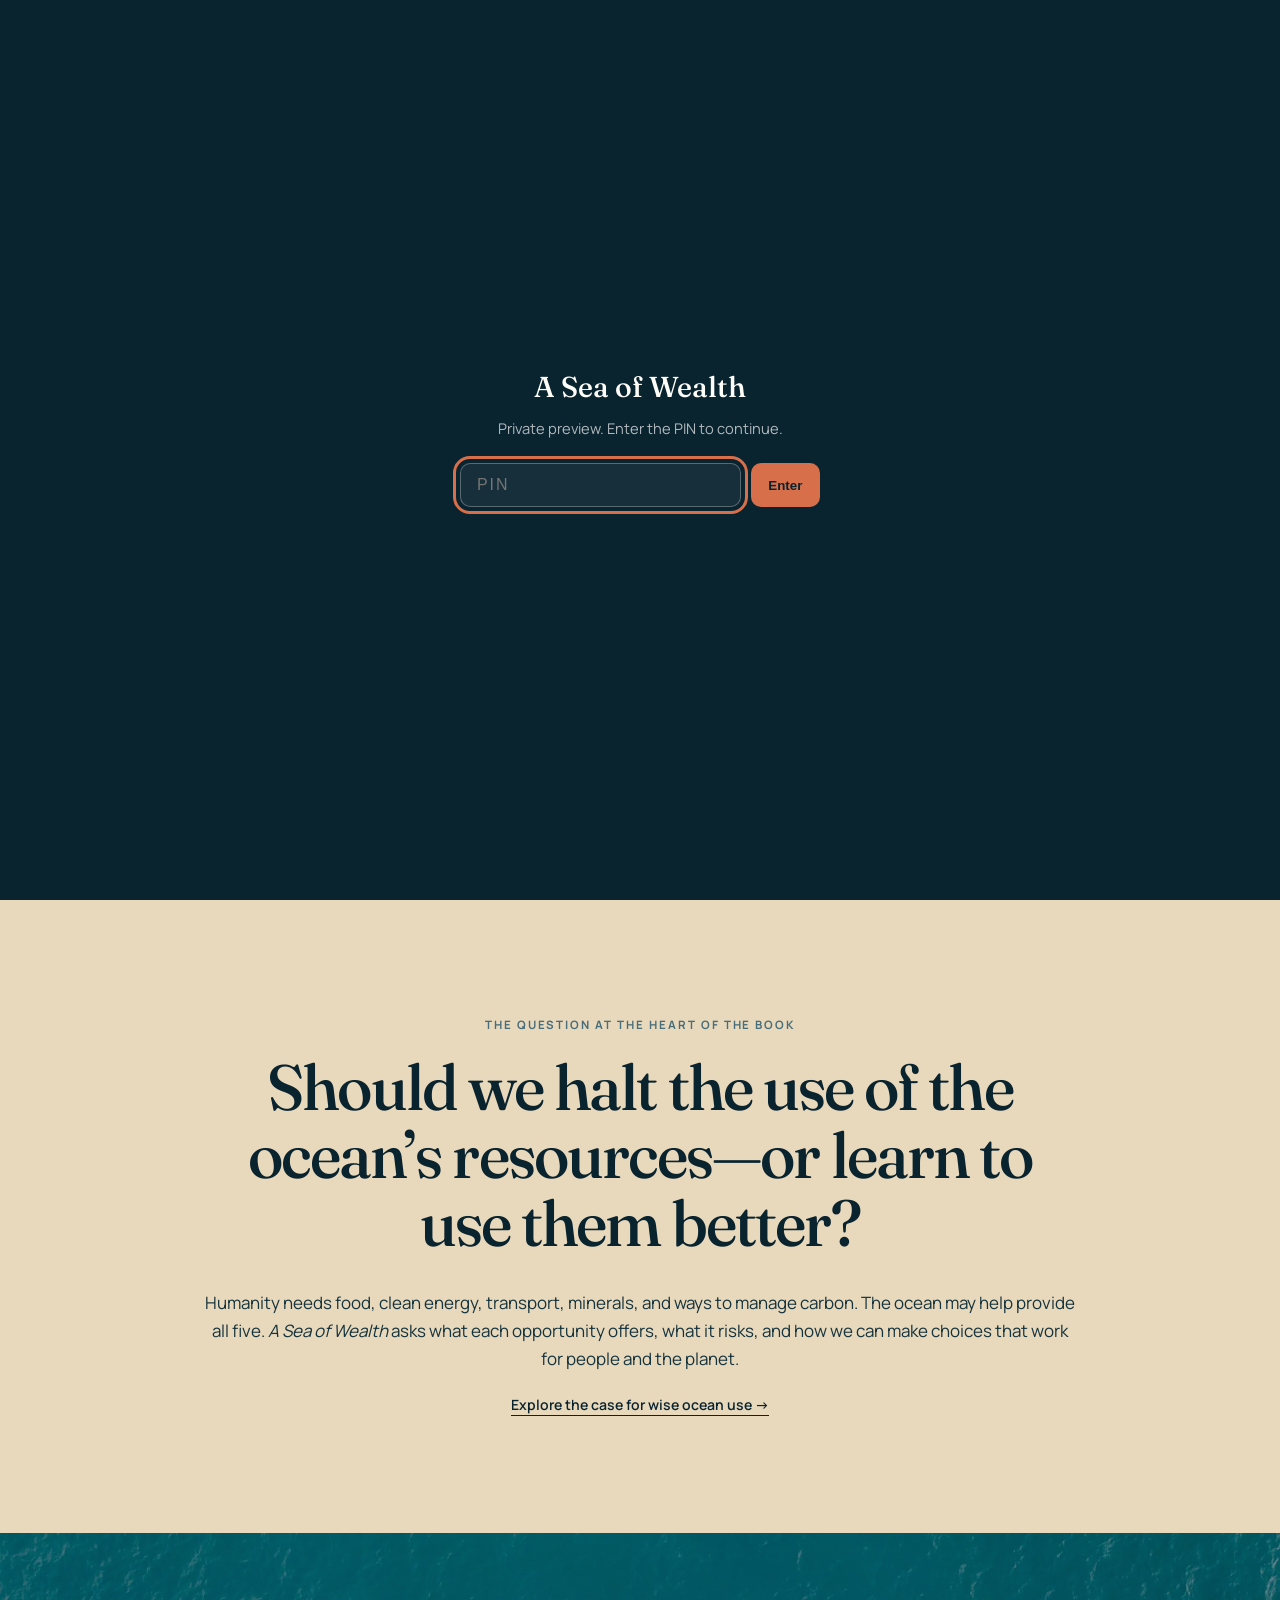
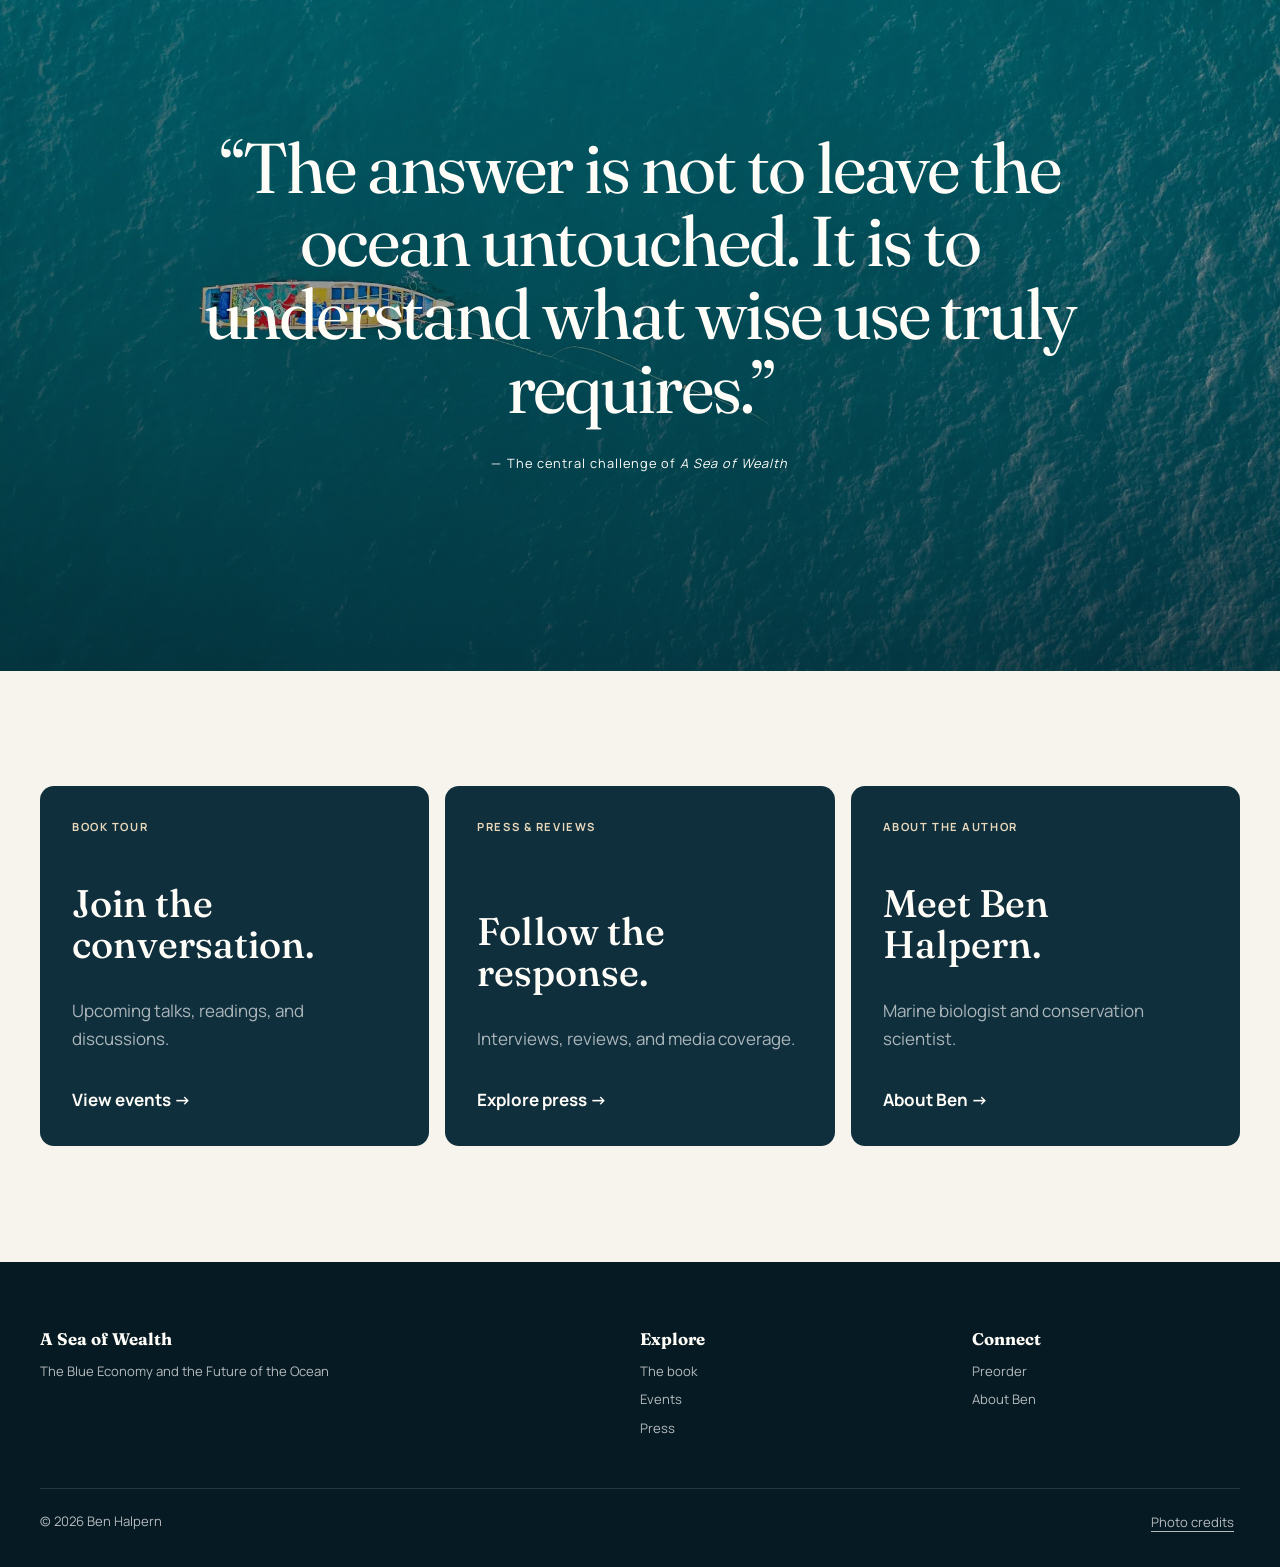
==== commit 4741becd: "Apply Ben's first-round website edits" ====
--- a/index.html
+++ b/index.html
@@ -1,8 +1,8 @@
-<!doctype html><html lang="en"><head><meta charset="utf-8"><meta name="viewport" content="width=device-width,initial-scale=1,viewport-fit=cover"><meta name="description" content="A Sea of Wealth by Ben Halpern — the blue economy and the future of the ocean."><title>A Sea of Wealth — Ben Halpern</title><link rel="preconnect" href="https://fonts.googleapis.com"><link rel="preconnect" href="https://fonts.gstatic.com" crossorigin><link href="https://fonts.googleapis.com/css2?family=Fraunces:opsz,wght@9..144,500;9..144,600&family=Manrope:wght@400;500;600;700&display=swap" rel="stylesheet"><link rel="stylesheet" href="styles.css"><link rel="stylesheet" href="mobile.css" media="(max-width: 760px)"><script src="content.js" defer></script><script src="script.js" defer></script><script src="pin-gate.js" defer></script></head><body data-page="home">
+<!doctype html><html lang="en"><head><meta charset="utf-8"><meta name="viewport" content="width=device-width,initial-scale=1,viewport-fit=cover"><meta name="description" content="A Sea of Wealth by Ben Halpern — the blue economy and the future of the ocean."><title>A Sea of Wealth — Ben Halpern</title><link rel="icon" href="assets/favicon.svg" type="image/svg+xml"><meta name="theme-color" content="#07566d"><link rel="preconnect" href="https://fonts.googleapis.com"><link rel="preconnect" href="https://fonts.gstatic.com" crossorigin><link href="https://fonts.googleapis.com/css2?family=Fraunces:opsz,wght@9..144,500;9..144,600&family=Manrope:wght@400;500;600;700&display=swap" rel="stylesheet"><link rel="stylesheet" href="styles.css"><link rel="stylesheet" href="mobile.css" media="(max-width: 760px)"><script src="content.js" defer></script><script src="script.js" defer></script><script src="pin-gate.js" defer></script></head><body data-page="home">
 <div class="pin-gate" id="pin-gate" role="dialog" aria-modal="true" aria-labelledby="pin-gate-title"><div class="pin-gate-card"><h1 id="pin-gate-title">A Sea of Wealth</h1><p>Private preview. Enter the PIN to continue.</p><form class="pin-gate-form" id="pin-gate-form"><input id="pin-gate-input" type="password" inputmode="numeric" maxlength="8" placeholder="PIN" aria-label="PIN"><button>Enter</button></form><div class="pin-gate-error" id="pin-gate-error" role="alert" aria-live="assertive"></div></div></div><a class="skip-link" href="#main">Skip to content</a>
 <header class="site-header" data-header><a class="wordmark" href="index.html"><span>A Sea of Wealth</span><small>Ben Halpern</small></a><a class="m-buy" data-m-page="preorder" href="preorder.html">Preorder</a><button class="nav-toggle" type="button" aria-expanded="false" aria-controls="site-nav" data-nav-toggle><span></span><span></span><span></span><span class="sr-only">Menu</span></button><nav class="site-nav" id="site-nav" data-nav><a data-nav-page="book" href="book.html">The book</a><a data-nav-page="events" href="events.html">Events</a><a data-nav-page="press" href="press.html">Press</a><a data-nav-page="author" href="author.html">About Ben</a><a class="nav-cta" data-nav-page="preorder" href="preorder.html">Preorder</a></nav></header><nav class="m-tabs" aria-label="Sections"><a data-m-page="home" href="index.html"><svg viewBox="0 0 24 24" aria-hidden="true"><path d="M3.5 10.5 12 4l8.5 6.5V19a1 1 0 0 1-1 1H15v-5.5H9V20H4.5a1 1 0 0 1-1-1z"/></svg><span>Home</span></a><a data-m-page="book" href="book.html"><svg viewBox="0 0 24 24" aria-hidden="true"><path d="M5 4.5h10.5A3.5 3.5 0 0 1 19 8v12H8.5A3.5 3.5 0 0 1 5 16.5z"/><path d="M5 16.5A3.5 3.5 0 0 1 8.5 13H19"/></svg><span>Book</span></a><a data-m-page="events" href="events.html"><svg viewBox="0 0 24 24" aria-hidden="true"><rect x="4" y="5.5" width="16" height="14.5" rx="2"/><path d="M4 10h16M8.5 3.5v4M15.5 3.5v4"/></svg><span>Events</span></a><a data-m-page="press" href="press.html"><svg viewBox="0 0 24 24" aria-hidden="true"><path d="M4.5 5h12v13a2 2 0 0 0 2 2h-12a2 2 0 0 1-2-2z"/><path d="M16.5 9h3v9a2 2 0 0 1-2 2M8 9h5M8 12.5h5M8 16h3"/></svg><span>Press</span></a><a data-m-page="author" href="author.html"><svg viewBox="0 0 24 24" aria-hidden="true"><circle cx="12" cy="8.5" r="3.8"/><path d="M4.5 20a7.5 7.5 0 0 1 15 0"/></svg><span>Ben</span></a></nav>
 <main id="main"><section class="hero"><div class="hero-photo" role="img" aria-label="Top-down aerial view of fishing nets on the open ocean"></div><div class="hero-wash"></div><div class="hero-inner shell"><div class="cover-wrap reveal"><img class="book-cover" src="assets/book-cover.webp" width="987" height="1500" alt="A Sea of Wealth book cover"><span class="release-tag">Available March 16, 2027</span></div><div class="hero-copy reveal"><p class="eyebrow">A new book by Ben Halpern</p><h1>The ocean can sustain us.<br><em>Can we use it wisely?</em></h1><p class="hero-deck">A bold, hopeful journey through the blue economy&#8288;—and a practical case for meeting human needs without sacrificing the health of the sea.</p><div class="hero-actions"><a class="button button-primary" href="preorder.html">Preorder the book</a><a class="text-link" href="book.html">Explore the book →</a></div></div></div></section>
-<section class="question section"><div class="narrow reveal"><p class="eyebrow dark">The question at the heart of the book</p><h2>Should we halt the use of the ocean’s resources—or learn to use them better?</h2><p>Humanity needs food, clean energy, transport, minerals, and ways to manage carbon. The ocean may help provide all five. <em>A Sea of Wealth</em> asks what each opportunity offers, what it risks, and how we can make choices that work for people and the planet.</p><a class="text-link dark-link" href="book.html">Discover the five defining choices →</a></div></section>
+<section class="question section"><div class="narrow reveal"><p class="eyebrow dark">The question at the heart of the book</p><h2>Should we halt the use of the ocean’s resources—or learn to use them better?</h2><p>Humanity needs food, clean energy, transport, minerals, and ways to manage carbon. The ocean may help provide all five. <em>A Sea of Wealth</em> asks what each opportunity offers, what it risks, and how we can make choices that work for people and the planet.</p><a class="text-link dark-link" href="book.html">Explore the case for wise ocean use →</a></div></section>
 <section class="immersive" aria-label="Top-down view of a fishing boat"><div class="immersive-shade"></div><div class="immersive-copy reveal"><p>“The answer is not to leave the ocean untouched. It is to understand what wise use truly requires.”</p><span>— The central challenge of <em>A Sea of Wealth</em></span></div></section>
-<section class="section"><div class="shell page-card-grid" data-snap><a class="page-card reveal" href="events.html"><span>Book tour</span><h2>Join the conversation.</h2><p>Upcoming talks, readings, and discussions.</p><b>View events →</b></a><a class="page-card reveal" href="press.html"><span>Press &amp; reviews</span><h2>Follow the response.</h2><p>Interviews, excerpts, reviews, and coverage.</p><b>Explore press →</b></a><a class="page-card reveal" href="author.html"><span>About the author</span><h2>Meet Ben Halpern.</h2><p>Marine biologist and conservation scientist.</p><b>About Ben →</b></a></div></section></main>
+<section class="section"><div class="shell page-card-grid" data-snap><a class="page-card reveal" href="events.html"><span>Book tour</span><h2>Join the conversation.</h2><p>Upcoming talks, readings, and discussions.</p><b>View events →</b></a><a class="page-card reveal" href="press.html"><span>Press &amp; reviews</span><h2>Follow the response.</h2><p>Interviews, reviews, and media coverage.</p><b>Explore press →</b></a><a class="page-card reveal" href="author.html"><span>About the author</span><h2>Meet Ben Halpern.</h2><p>Marine biologist and conservation scientist.</p><b>About Ben →</b></a></div></section></main>
 <footer class="site-footer"><div class="shell footer-grid"><div><strong>A Sea of Wealth</strong><p>The Blue Economy and the Future of the Ocean</p></div><div><strong>Explore</strong><a href="book.html">The book</a><a href="events.html">Events</a><a href="press.html">Press</a></div><div><strong>Connect</strong><a href="preorder.html">Preorder</a><a href="author.html">About Ben</a></div></div><div class="shell footer-bottom"><span>© <span data-year></span> Ben Halpern</span><button type="button" class="credit-toggle" aria-expanded="false" aria-controls="photo-credits" data-credit-toggle>Photo credits</button></div><div class="photo-credits shell" id="photo-credits" hidden data-credits><p>Photography is top-down aerial imagery from Unsplash. Full credits are in the repository image guide.</p></div></footer></body></html>
--- a/styles.css
+++ b/styles.css
@@ -227,6 +227,11 @@
 .press-placeholder { display: flex; flex-direction: column; justify-content: end; background: rgba(255,255,255,0.035); }
 .press-placeholder span, .press-card > span { color: var(--sand); font-size: 0.7rem; letter-spacing: 0.12em; text-transform: uppercase; }
 .press-placeholder p { margin: 0.8rem 0 0; color: rgba(255,255,255,0.64); }
+.praise-grid { display: grid; grid-template-columns: repeat(2, minmax(0, 1fr)); gap: 1rem; }
+.praise-card { padding: 1.8rem; color: var(--deep); background: rgba(255,255,255,0.82); border-radius: 14px; }
+.praise-card blockquote { margin: 0; font-family: var(--display); font-size: clamp(1.15rem, 1.6vw, 1.5rem); line-height: 1.35; }
+.praise-card p { margin: 1.4rem 0 0; color: rgba(16,47,61,0.7); font-size: 0.8rem; font-weight: 700; }
+.coverage-heading { margin-top: clamp(4rem, 8vw, 7rem); }
 .press-card { display: flex; flex-direction: column; text-decoration: none; }
 .press-card h3 { font-size: 1.8rem; }
 .press-card b { margin-top: auto; }
@@ -250,10 +255,16 @@
 .preorder-copy h2 { margin: 0 0 1.4rem; max-width: 780px; font-size: clamp(3.4rem, 6vw, 6.5rem); letter-spacing: -0.04em; }
 .preorder-copy { min-width: 0; }
 .preorder-copy > p { color: rgba(255,255,255,0.7); }
-.retailer-links { display: flex; flex-wrap: wrap; gap: 0.8rem; margin: 2rem 0 1.5rem; }
-.retailer-button { display: flex; align-items: center; gap: 0.7rem; padding: 0.8rem 1.1rem; border: 1px solid rgba(255,255,255,0.28); border-radius: 999px; text-decoration: none; font-size: 0.82rem; font-weight: 700; }
+.retailer-links { display: grid; grid-template-columns: repeat(2, minmax(0, 1fr)); gap: 0.8rem; margin: 2rem 0 1rem; }
+.retailer-button { display: flex; align-items: center; justify-content: space-between; gap: 1rem; padding: 1rem 1.1rem; border: 1px solid rgba(255,255,255,0.28); border-radius: 14px; text-decoration: none; font-size: 0.92rem; font-weight: 700; }
+.retailer-button span:first-child { display: grid; gap: 0.15rem; }
+.retailer-button strong { color: var(--sand); font-size: 0.68rem; letter-spacing: 0.11em; text-transform: uppercase; }
+.retailer-button.featured strong { color: rgba(7, 86, 109, 0.72); }
+.retailer-button small { color: inherit; font-size: 0.72rem; font-weight: 500; }
 .retailer-button.featured { color: var(--deep); background: var(--coral); border-color: var(--coral); }
 .retailer-button:hover { border-color: rgba(255,255,255,0.7); }
+.retailer-secondary { margin: 0 0 1rem; color: rgba(255,255,255,0.68); font-size: 0.84rem; }
+.retailer-secondary a { color: var(--white); text-underline-offset: 0.2rem; }
 .preorder-copy small { color: rgba(255,255,255,0.45); }
 
 .site-footer { padding: 4rem 0 2rem; color: rgba(255,255,255,0.7); background: #061a23; font-size: 0.82rem; }
@@ -289,7 +300,6 @@
 .button-dark { margin-top: 2rem; color: var(--white); background: var(--deep); }
 .author-page { min-height: calc(100svh - 72px); padding-top: clamp(7rem, 11vw, 11rem); }
 .author-page .author-copy h1 { margin: 0 0 1.5rem; color: var(--deep); font-family: var(--display); font-size: clamp(4rem, 7vw, 7rem); font-weight: 500; line-height: 1; }
-.author-book-link { margin-top: 2rem; }
 .preorder-full { min-height: calc(100svh - 72px); display: grid; align-items: center; }
 .preorder-copy h1 { margin: 0 0 1.4rem; max-width: 780px; font-family: var(--display); font-size: clamp(4rem, 7vw, 7rem); font-weight: 500; line-height: 1; letter-spacing: -.04em; }
 .preorder-facts { display: flex; gap: 3rem; margin: 2.5rem 0 0; padding-top: 1.5rem; border-top: 1px solid rgba(255,255,255,.18); }
--- a/mobile.css
+++ b/mobile.css
@@ -221,7 +221,9 @@
 .event-row time { grid-column: 1 / -1; font-size: 0.78rem; font-weight: 700; letter-spacing: 0.06em; text-transform: uppercase; }
 .press-placeholder, .press-card { min-height: 170px; padding: 1.3rem; border-radius: var(--radius); }
 /* before any coverage exists: three short stacked rows, not a carousel of empty cards */
-.press-grid:not([data-snap]) { display: grid; grid-template-columns: 1fr; gap: 10px; }
+.press-grid:not([data-snap]), .praise-grid { display: grid; grid-template-columns: 1fr; gap: 10px; }
+.praise-card { padding: 1.3rem; }
+.praise-card blockquote { font-size: 1.1rem; }
 .press-placeholder { min-height: 0; padding: 1rem 1.1rem; justify-content: flex-start; }
 .press-placeholder p { margin-top: 0.35rem; font-size: 0.92rem; }
 .press-card h3 { font-size: 1.4rem; }
@@ -260,8 +262,6 @@
   text-decoration: none;
 }
 .author-links a:last-child { border-bottom: 0; }
-.author-book-link { min-height: 48px; }
-
 /* preorder: cover beside the title, then one big row per bookseller */
 .preorder-full { min-height: 0; padding: 2rem 0 2.6rem; }
 .preorder-layout { display: grid; grid-template-columns: 104px 1fr; gap: 0 1.1rem; align-items: center; }
@@ -271,9 +271,9 @@
 .preorder-copy .eyebrow { grid-column: 2; grid-row: 1; align-self: end; margin: 0 0 0.3rem; }
 .preorder-copy h1 { grid-column: 2; grid-row: 2; align-self: start; margin: 0; font-size: 1.75rem; line-height: 1.08; }
 .preorder-cover { grid-row: 1 / 3; }
-.preorder-copy > p, .retailer-links, .preorder-copy small, .preorder-facts { grid-column: 1 / -1; }
+.preorder-copy > p, .retailer-links, .retailer-secondary, .preorder-copy small, .preorder-facts { grid-column: 1 / -1; }
 .preorder-copy > p { margin: 1.6rem 0 0; }
-.retailer-links { flex-direction: column; gap: 10px; margin: 1rem 0 0.8rem; }
+.retailer-links { grid-template-columns: 1fr; gap: 10px; margin: 1rem 0 0.8rem; }
 .retailer-button { justify-content: space-between; min-height: 58px; padding: 0 1.2rem; border-radius: 14px; font-size: 0.98rem; }
 .preorder-facts { flex-direction: column; gap: 0.9rem; margin-top: 1.6rem; }
 
